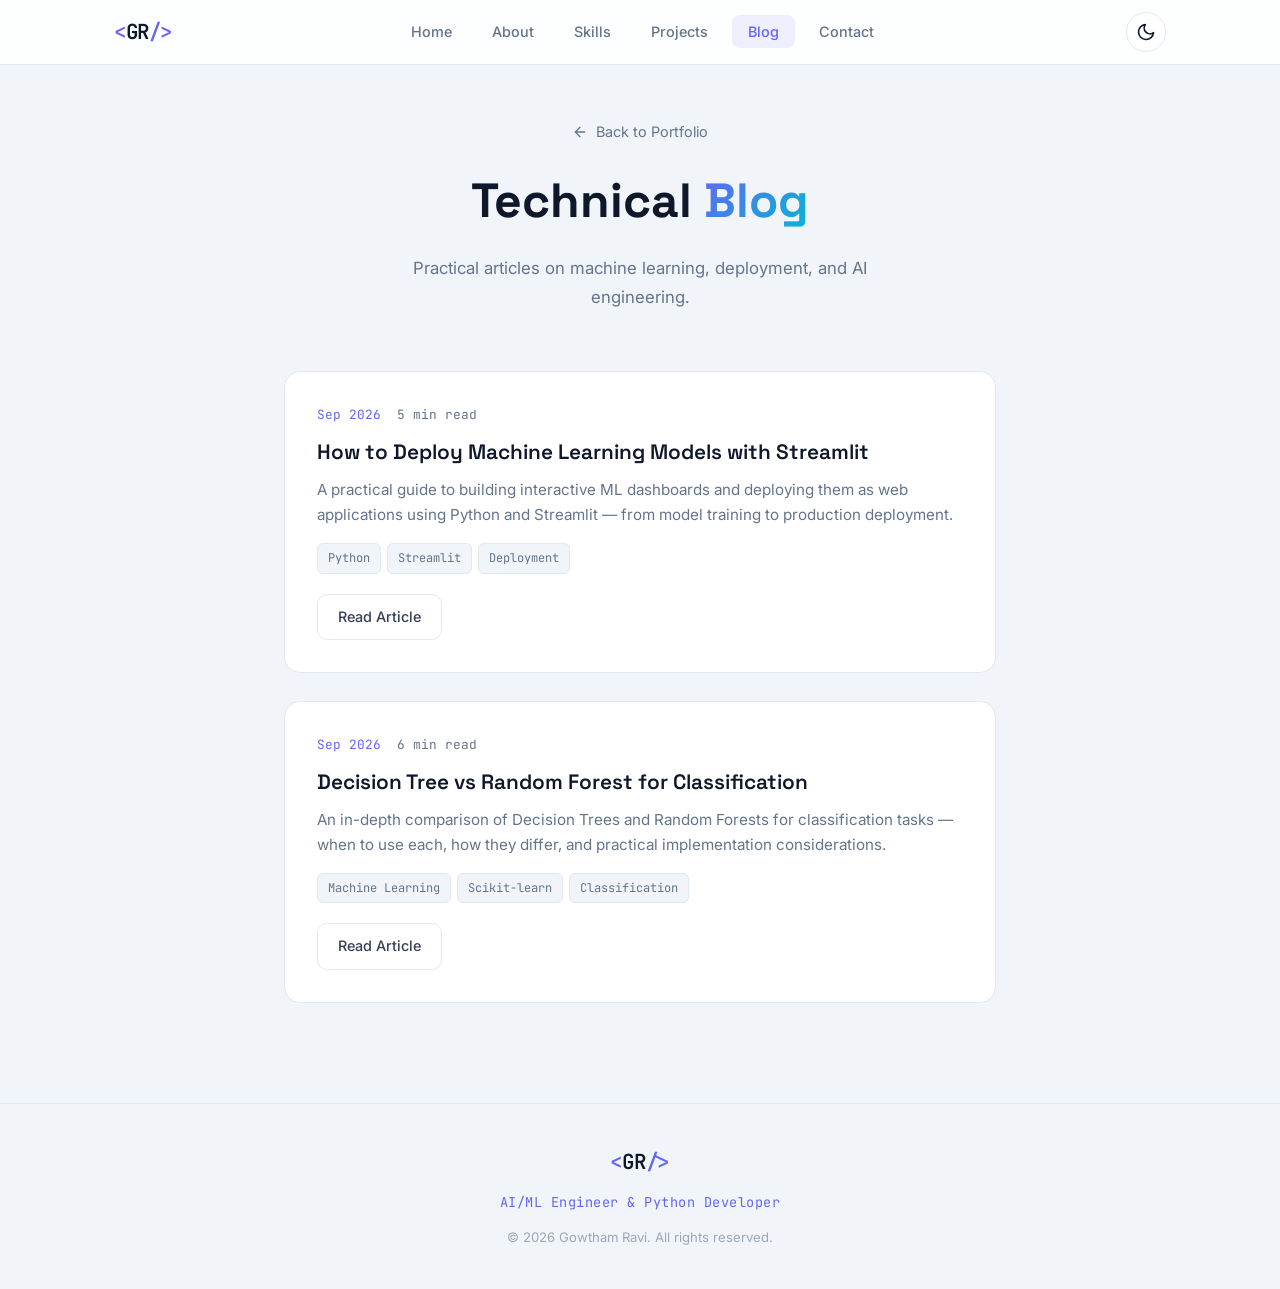
==== blog/index.html @ 595f1089 "feat: production-quality SEO, accessibility, and blog architecture - Fix robots.txt and sitemap.xml " ====
<!DOCTYPE html>
<html lang="en" data-theme="dark">
<head>
  <meta charset="UTF-8">
  <meta name="viewport" content="width=device-width, initial-scale=1.0">
  <title>Blog | Gowtham Ravi — AI/ML Engineer</title>
  <meta name="description" content="Technical articles on machine learning, deep learning, Python, data science, and AI engineering by Gowtham Ravi.">
  <meta name="robots" content="index, follow">
  <link rel="canonical" href="https://gowthamai-engr.github.io/my-portfolio/blog/">
  <meta property="og:title" content="Blog | Gowtham Ravi — AI/ML Engineer">
  <meta property="og:description" content="Technical articles on machine learning, deep learning, Python, data science, and AI engineering.">
  <meta property="og:type" content="website">
  <meta property="og:url" content="https://gowthamai-engr.github.io/my-portfolio/blog/">
  <meta property="og:image" content="https://gowthamai-engr.github.io/my-portfolio/assets/og-image.svg">
  <meta name="twitter:card" content="summary_large_image">
  <meta name="twitter:title" content="Blog | Gowtham Ravi — AI/ML Engineer">
  <meta name="twitter:description" content="Technical articles on machine learning, deep learning, Python, data science, and AI engineering.">
  <meta name="twitter:image" content="https://gowthamai-engr.github.io/my-portfolio/assets/og-image.svg">
  <script type="application/ld+json">
  {
    "@context": "https://schema.org",
    "@type": "Blog",
    "name": "Gowtham Ravi — AI/ML Engineering Blog",
    "url": "https://gowthamai-engr.github.io/my-portfolio/blog/",
    "author": {
      "@type": "Person",
      "name": "Gowtham Ravi",
      "url": "https://gowthamai-engr.github.io/my-portfolio/"
    }
  }
  </script>
  <link rel="preconnect" href="https://fonts.googleapis.com">
  <link rel="preconnect" href="https://fonts.gstatic.com" crossorigin>
  <link href="https://fonts.googleapis.com/css2?family=Inter:wght@300;400;500;600;700&family=JetBrains+Mono:wght@400;500&family=Space+Grotesk:wght@500;600;700&display=swap" rel="stylesheet">
  <link rel="stylesheet" href="../css/style.css">
  <link rel="stylesheet" href="../css/features.css">
  <link rel="icon" type="image/svg+xml" href="../assets/favicon.svg">
  <script>
    (function () {
      try {
        var stored = localStorage.getItem('gr-theme');
        var prefersDark = window.matchMedia('(prefers-color-scheme: dark)').matches;
        var theme = stored === 'light' || stored === 'dark' ? stored : (prefersDark ? 'dark' : 'light');
        document.documentElement.setAttribute('data-theme', theme);
      } catch (e) {
        document.documentElement.setAttribute('data-theme', 'dark');
      }
    })();
  </script>
  <style>
    .blog-header { padding: 120px 0 60px; text-align: center; }
    .blog-header h1 { font-family: var(--font-heading); font-size: clamp(2rem, 5vw, 3rem); font-weight: 700; margin-bottom: 12px; }
    .blog-header p { color: var(--text-muted); max-width: 520px; margin: 0 auto; font-size: 1.05rem; }
    .blog-list { display: grid; gap: 28px; max-width: 760px; margin: 0 auto; padding: 0 24px 100px; }
    .blog-list-card { background: var(--bg-card); border: 1px solid var(--border); border-radius: var(--radius-lg); padding: 32px; transition: var(--transition); }
    .blog-list-card:hover { border-color: var(--accent); transform: translateY(-4px); box-shadow: 0 12px 40px rgba(99, 102, 241, 0.1); }
    .blog-list-meta { display: flex; gap: 16px; margin-bottom: 12px; }
    .blog-list-date { font-family: var(--font-mono); font-size: 0.8rem; color: var(--accent); }
    .blog-list-read { font-family: var(--font-mono); font-size: 0.8rem; color: var(--text-muted); }
    .blog-list-card h2 { font-family: var(--font-heading); font-size: 1.3rem; font-weight: 600; color: var(--text-primary); margin-bottom: 10px; line-height: 1.4; }
    .blog-list-card h2 a { color: inherit; text-decoration: none; }
    .blog-list-card h2 a:hover { color: var(--accent); }
    .blog-list-card p { color: var(--text-muted); font-size: 0.95rem; line-height: 1.65; margin-bottom: 16px; }
    .blog-list-tags { display: flex; flex-wrap: wrap; gap: 6px; margin-bottom: 20px; }
    .blog-list-tags span { font-family: var(--font-mono); font-size: 0.75rem; padding: 4px 10px; background: var(--bg-primary); border: 1px solid var(--border); border-radius: 6px; color: var(--text-muted); }
    .blog-back { display: inline-flex; align-items: center; gap: 8px; font-size: 0.9rem; color: var(--text-muted); margin-bottom: 16px; }
    .blog-back:hover { color: var(--accent); }
  </style>
</head>
<body>
  <a href="#main" class="skip-link">Skip to content</a>

  <nav class="navbar scrolled" aria-label="Primary">
    <div class="nav-container">
      <a href="../#home" class="nav-logo">
        <span class="logo-bracket">&lt;</span>GR<span class="logo-bracket">/&gt;</span>
      </a>
      <ul class="nav-links">
        <li><a href="../#home" class="nav-link">Home</a></li>
        <li><a href="../#about" class="nav-link">About</a></li>
        <li><a href="../#skills" class="nav-link">Skills</a></li>
        <li><a href="../#projects" class="nav-link">Projects</a></li>
        <li><a href="../#blog" class="nav-link active">Blog</a></li>
        <li><a href="../#contact" class="nav-link">Contact</a></li>
      </ul>
      <button class="theme-toggle" id="themeToggle" aria-label="Toggle color theme">
        <svg class="theme-icon theme-icon-sun" width="20" height="20" viewBox="0 0 24 24" fill="none" stroke="currentColor" stroke-width="2" stroke-linecap="round" stroke-linejoin="round"><circle cx="12" cy="12" r="5"/><line x1="12" y1="1" x2="12" y2="3"/><line x1="12" y1="21" x2="12" y2="23"/><line x1="4.22" y1="4.22" x2="5.64" y2="5.64"/><line x1="18.36" y1="18.36" x2="19.78" y2="19.78"/><line x1="1" y1="12" x2="3" y2="12"/><line x1="21" y1="12" x2="23" y2="12"/><line x1="4.22" y1="19.78" x2="5.64" y2="18.36"/><line x1="18.36" y1="5.64" x2="19.78" y2="4.22"/></svg>
        <svg class="theme-icon theme-icon-moon" width="20" height="20" viewBox="0 0 24 24" fill="none" stroke="currentColor" stroke-width="2" stroke-linecap="round" stroke-linejoin="round"><path d="M21 12.79A9 9 0 1 1 11.21 3 7 7 0 0 0 21 12.79z"/></svg>
      </button>
    </div>
  </nav>

  <main id="main">
    <div class="blog-header">
      <div class="container">
        <a href="../#home" class="blog-back">
          <svg width="16" height="16" viewBox="0 0 24 24" fill="none" stroke="currentColor" stroke-width="2" stroke-linecap="round" stroke-linejoin="round"><line x1="19" y1="12" x2="5" y2="12"/><polyline points="12 19 5 12 12 5"/></svg>
          Back to Portfolio
        </a>
        <h1>Technical <span class="gradient-text">Blog</span></h1>
        <p>Practical articles on machine learning, deployment, and AI engineering.</p>
      </div>
    </div>

    <div class="blog-list">
      <article class="blog-list-card">
        <div class="blog-list-meta">
          <span class="blog-list-date">Sep 2026</span>
          <span class="blog-list-read">5 min read</span>
        </div>
        <h2><a href="deploy-ml-models-streamlit.html">How to Deploy Machine Learning Models with Streamlit</a></h2>
        <p>A practical guide to building interactive ML dashboards and deploying them as web applications using Python and Streamlit — from model training to production deployment.</p>
        <div class="blog-list-tags">
          <span>Python</span>
          <span>Streamlit</span>
          <span>Deployment</span>
        </div>
        <a href="deploy-ml-models-streamlit.html" class="btn btn-outline">Read Article</a>
      </article>

      <article class="blog-list-card">
        <div class="blog-list-meta">
          <span class="blog-list-date">Sep 2026</span>
          <span class="blog-list-read">6 min read</span>
        </div>
        <h2><a href="decision-tree-vs-random-forest.html">Decision Tree vs Random Forest for Classification</a></h2>
        <p>An in-depth comparison of Decision Trees and Random Forests for classification tasks — when to use each, how they differ, and practical implementation considerations.</p>
        <div class="blog-list-tags">
          <span>Machine Learning</span>
          <span>Scikit-learn</span>
          <span>Classification</span>
        </div>
        <a href="decision-tree-vs-random-forest.html" class="btn btn-outline">Read Article</a>
      </article>
    </div>
  </main>

  <footer class="footer">
    <div class="container">
      <div class="footer-content">
        <a href="../#home" class="footer-logo">
          <span class="logo-bracket">&lt;</span>GR<span class="logo-bracket">/&gt;</span>
        </a>
        <p class="footer-tagline">AI/ML Engineer &amp; Python Developer</p>
        <p class="footer-copyright">&copy; 2026 Gowtham Ravi. All rights reserved.</p>
      </div>
    </div>
  </footer>

  <script src="../js/theme.js"></script>
</body>
</html>
---- css/style.css ----
/* ========================================
   GOWTHAM RAVI — AI/ML PORTFOLIO
   Color System & Variables
   ======================================== */

:root {
  --accent: #6366F1;
  --accent-hover: #818cf8;
  --accent-cyan: #06B6D4;
  --accent-glow: rgba(99, 102, 241, 0.3);
  --radius: 12px;
  --radius-lg: 16px;
  --transition: 0.3s cubic-bezier(0.4, 0, 0.2, 1);
  --font-heading: 'Space Grotesk', 'Inter', sans-serif;
  --font-body: 'Inter', sans-serif;
  --font-mono: 'JetBrains Mono', monospace;
}

:root[data-theme="dark"] {
  color-scheme: dark;
  --bg-primary: #0B1120;
  --bg-secondary: #0f172a;
  --bg-card: #111827;
  --bg-card-hover: #1a2332;
  --bg-navbar: rgba(11, 17, 32, 0.85);
  --bg-overlay: rgba(0, 0, 0, 0.4);
  --text-primary: #F8FAFC;
  --text-secondary: #CBD5E1;
  --text-muted: #94A3B8;
  --text-invert: #0B1120;
  --border: #1E293B;
  --border-light: #334155;
  --gallery-overlay: rgba(11, 17, 32, 0.9);
  --canvas-glow: rgba(99, 102, 241, 0.15);
}

:root[data-theme="light"] {
  color-scheme: light;
  --bg-primary: #F1F5F9;
  --bg-secondary: #FFFFFF;
  --bg-card: #FFFFFF;
  --bg-card-hover: #E2E8F0;
  --bg-navbar: rgba(255, 255, 255, 0.85);
  --bg-overlay: rgba(15, 23, 42, 0.4);
  --text-primary: #0F172A;
  --text-secondary: #334155;
  --text-muted: #64748B;
  --text-invert: #FFFFFF;
  --border: #E2E8F0;
  --border-light: #CBD5E1;
  --gallery-overlay: rgba(255, 255, 255, 0.9);
  --canvas-glow: rgba(99, 102, 241, 0.2);
}

body {
  transition: background-color var(--transition), color var(--transition);
}

/* ========================================
   RESET & BASE
   ======================================== */

*, *::before, *::after {
  margin: 0;
  padding: 0;
  box-sizing: border-box;
}

html {
  scroll-behavior: smooth;
  scroll-padding-top: 80px;
}

body {
  font-family: var(--font-body);
  background: var(--bg-primary);
  color: var(--text-primary);
  line-height: 1.7;
  overflow-x: hidden;
  -webkit-font-smoothing: antialiased;
}

a {
  text-decoration: none;
  color: inherit;
}

img {
  max-width: 100%;
  display: block;
}

ul {
  list-style: none;
}

.container {
  max-width: 1100px;
  margin: 0 auto;
  padding: 0 24px;
}

/* ========================================
   SCROLL PROGRESS BAR
   ======================================== */

.scroll-progress {
  position: fixed;
  top: 0;
  left: 0;
  height: 3px;
  width: 0%;
  background: linear-gradient(90deg, var(--accent), var(--accent-cyan));
  z-index: 1001;
  transition: width 0.1s linear;
}

/* ========================================
   NAVBAR
   ======================================== */

.navbar {
  position: fixed;
  top: 0;
  left: 0;
  right: 0;
  z-index: 1000;
  padding: 16px 0;
  transition: var(--transition);
  background: transparent;
}

.navbar.scrolled {
  background: var(--bg-navbar);
  backdrop-filter: blur(16px);
  -webkit-backdrop-filter: blur(16px);
  border-bottom: 1px solid var(--border);
  padding: 12px 0;
}

.nav-container {
  max-width: 1100px;
  margin: 0 auto;
  padding: 0 24px;
  display: flex;
  align-items: center;
  justify-content: space-between;
}

.nav-logo {
  font-family: var(--font-mono);
  font-size: 1.3rem;
  font-weight: 600;
  color: var(--text-primary);
  letter-spacing: -0.5px;
}

.logo-bracket {
  color: var(--accent);
}

.nav-links {
  display: flex;
  gap: 8px;
}

.nav-link {
  font-size: 0.9rem;
  font-weight: 500;
  padding: 8px 16px;
  border-radius: 8px;
  color: var(--text-muted);
  transition: var(--transition);
}

.nav-link:hover,
.nav-link.active {
  color: var(--text-primary);
  background: rgba(99, 102, 241, 0.1);
}

.nav-link.active {
  color: var(--accent);
}

/* Hamburger */
.hamburger {
  display: none;
  flex-direction: column;
  gap: 5px;
  background: none;
  border: none;
  cursor: pointer;
  padding: 4px;
  z-index: 1001;
}

.hamburger span {
  width: 24px;
  height: 2px;
  background: var(--text-primary);
  border-radius: 2px;
  transition: var(--transition);
}

.hamburger.active span:nth-child(1) {
  transform: rotate(45deg) translate(5px, 5px);
}

.hamburger.active span:nth-child(2) {
  opacity: 0;
}

.hamburger.active span:nth-child(3) {
  transform: rotate(-45deg) translate(5px, -5px);
}

/* ========================================
   HERO SECTION
   ======================================== */

.hero {
  position: relative;
  min-height: 100vh;
  display: flex;
  align-items: center;
  justify-content: center;
  overflow: hidden;
}

.hero-canvas {
  position: absolute;
  top: 0;
  left: 0;
  width: 100%;
  height: 100%;
  z-index: 0;
}

.hero-content {
  position: relative;
  z-index: 1;
  text-align: center;
  max-width: 720px;
  padding: 0 24px;
}

.hero-badge {
  display: inline-block;
  font-family: var(--font-mono);
  font-size: 0.85rem;
  font-weight: 500;
  color: var(--accent);
  background: rgba(99, 102, 241, 0.1);
  border: 1px solid rgba(99, 102, 241, 0.25);
  padding: 6px 18px;
  border-radius: 100px;
  margin-bottom: 24px;
  letter-spacing: 0.5px;
}

.hero-title {
  font-family: var(--font-heading);
  font-size: clamp(2.2rem, 6vw, 3.8rem);
  font-weight: 700;
  line-height: 1.15;
  margin-bottom: 20px;
}

.gradient-text {
  background: linear-gradient(135deg, var(--accent), var(--accent-cyan));
  -webkit-background-clip: text;
  -webkit-text-fill-color: transparent;
  background-clip: text;
}

.hero-subtitle {
  font-size: clamp(1rem, 2.2vw, 1.2rem);
  color: var(--text-muted);
  max-width: 560px;
  margin: 0 auto 36px;
  line-height: 1.7;
}

.hero-buttons {
  display: flex;
  gap: 16px;
  justify-content: center;
  flex-wrap: wrap;
  margin-bottom: 32px;
}

.hero-socials {
  display: flex;
  gap: 16px;
  justify-content: center;
}

.social-link {
  width: 44px;
  height: 44px;
  display: flex;
  align-items: center;
  justify-content: center;
  border-radius: 12px;
  border: 1px solid var(--border);
  color: var(--text-muted);
  background: var(--bg-card);
  transition: var(--transition);
}

.social-link:hover {
  color: var(--accent);
  border-color: var(--accent);
  background: rgba(99, 102, 241, 0.1);
  transform: translateY(-2px);
  box-shadow: 0 4px 20px var(--accent-glow);
}

/* Scroll indicator */
.scroll-indicator {
  position: absolute;
  bottom: 32px;
  left: 50%;
  transform: translateX(-50%);
  z-index: 1;
}

.mouse {
  width: 26px;
  height: 40px;
  border: 2px solid var(--border-light);
  border-radius: 14px;
  display: flex;
  justify-content: center;
  padding-top: 8px;
}

.wheel {
  width: 3px;
  height: 8px;
  background: var(--accent);
  border-radius: 3px;
  animation: scrollWheel 1.8s infinite;
}

@keyframes scrollWheel {
  0% { opacity: 1; transform: translateY(0); }
  100% { opacity: 0; transform: translateY(12px); }
}

/* ========================================
   BUTTONS
   ======================================== */

.btn {
  display: inline-flex;
  align-items: center;
  gap: 8px;
  font-family: var(--font-body);
  font-size: 0.95rem;
  font-weight: 500;
  padding: 12px 24px;
  border-radius: 10px;
  border: none;
  cursor: pointer;
  transition: var(--transition);
  white-space: nowrap;
}

.btn-primary {
  background: var(--accent);
  color: #fff;
}

.btn-primary:hover {
  background: var(--accent-hover);
  transform: translateY(-2px);
  box-shadow: 0 8px 25px var(--accent-glow);
}

.btn-secondary {
  background: var(--bg-card);
  color: var(--text-primary);
  border: 1px solid var(--border);
}

.btn-secondary:hover {
  border-color: var(--accent);
  background: rgba(99, 102, 241, 0.08);
  transform: translateY(-2px);
}

.btn-outline {
  background: transparent;
  color: var(--text-secondary);
  border: 1px solid var(--border);
  padding: 10px 20px;
  font-size: 0.9rem;
}

.btn-outline:hover {
  border-color: var(--accent);
  color: var(--accent);
  background: rgba(99, 102, 241, 0.08);
}

.btn-accent {
  background: linear-gradient(135deg, var(--accent), var(--accent-cyan));
  color: #fff;
  padding: 10px 20px;
  font-size: 0.9rem;
}

.btn-accent:hover {
  transform: translateY(-2px);
  box-shadow: 0 8px 25px var(--accent-glow);
}

/* ========================================
   SECTIONS
   ======================================== */

.section {
  padding: 100px 0;
}

.section-alt {
  background: var(--bg-secondary);
}

.section-title {
  font-family: var(--font-heading);
  font-size: clamp(1.8rem, 4vw, 2.5rem);
  font-weight: 700;
  text-align: center;
  margin-bottom: 16px;
}

.section-subtitle {
  text-align: center;
  color: var(--text-muted);
  max-width: 520px;
  margin: 0 auto 48px;
  font-size: 1.05rem;
}

/* ========================================
   ABOUT SECTION
   ======================================== */

.about-grid {
  display: grid;
  grid-template-columns: 1.2fr 1fr;
  gap: 48px;
  align-items: start;
  margin-top: 48px;
}

.about-text h3 {
  font-family: var(--font-heading);
  font-size: 1.5rem;
  margin-bottom: 20px;
  color: var(--text-primary);
}

.about-text p {
  color: var(--text-muted);
  margin-bottom: 16px;
  font-size: 1.02rem;
}

.about-highlights {
  display: flex;
  flex-direction: column;
  gap: 14px;
}

.highlight-item {
  display: flex;
  align-items: center;
  gap: 14px;
  padding: 14px 18px;
  background: var(--bg-card);
  border: 1px solid var(--border);
  border-radius: var(--radius);
  transition: var(--transition);
}

.highlight-item:hover {
  border-color: var(--accent);
  transform: translateX(4px);
}

.highlight-icon {
  width: 28px;
  display: flex;
  align-items: center;
  justify-content: center;
  color: var(--accent);
  flex-shrink: 0;
}

.highlight-item span:last-child {
  font-size: 0.95rem;
  color: var(--text-secondary);
}

/* ========================================
   SKILLS SECTION
   ======================================== */

.skills-grid {
  display: grid;
  grid-template-columns: repeat(2, 1fr);
  gap: 24px;
  margin-top: 48px;
}

.skill-category {
  background: var(--bg-card);
  border: 1px solid var(--border);
  border-radius: var(--radius-lg);
  padding: 28px;
  transition: var(--transition);
}

.skill-category:hover {
  border-color: var(--accent);
  box-shadow: 0 0 30px rgba(99, 102, 241, 0.08);
}

.skill-category-title {
  font-family: var(--font-heading);
  font-size: 1.1rem;
  font-weight: 600;
  display: flex;
  align-items: center;
  gap: 10px;
  margin-bottom: 18px;
  color: var(--text-primary);
}

.skill-category-title svg {
  color: var(--accent);
  flex-shrink: 0;
}

.skill-tags {
  display: flex;
  flex-wrap: wrap;
  gap: 8px;
}

.skill-tag {
  font-family: var(--font-mono);
  font-size: 0.82rem;
  font-weight: 500;
  padding: 6px 14px;
  background: rgba(99, 102, 241, 0.08);
  border: 1px solid rgba(99, 102, 241, 0.15);
  border-radius: 8px;
  color: var(--accent-hover);
  transition: var(--transition);
}

.skill-tag:hover {
  background: rgba(99, 102, 241, 0.15);
  border-color: var(--accent);
  transform: translateY(-1px);
}

/* ========================================
   PROJECTS SECTION
   ======================================== */

.projects-grid {
  display: grid;
  grid-template-columns: repeat(3, 1fr);
  gap: 28px;
  margin-top: 48px;
}

.project-card {
  background: var(--bg-card);
  border: 1px solid var(--border);
  border-radius: var(--radius-lg);
  overflow: hidden;
  transition: var(--transition);
  display: flex;
  flex-direction: column;
}

.project-card:hover {
  border-color: var(--accent);
  transform: translateY(-6px);
  box-shadow: 0 12px 40px rgba(99, 102, 241, 0.12);
}

.project-image {
  position: relative;
  height: 200px;
  background: var(--card-gradient);
  display: flex;
  align-items: center;
  justify-content: center;
  overflow: hidden;
}

.project-image::before {
  content: '';
  position: absolute;
  inset: 0;
  background: url("data:image/svg+xml,%3Csvg width='60' height='60' viewBox='0 0 60 60' xmlns='http://www.w3.org/2000/svg'%3E%3Cg fill='none' fill-rule='evenodd'%3E%3Cg fill='%23ffffff' fill-opacity='0.05'%3E%3Cpath d='M36 34v-4h-2v4h-4v2h4v4h2v-4h4v-2h-4zm0-30V0h-2v4h-4v2h4v4h2V6h4V4h-4zM6 34v-4H4v4H0v2h4v4h2v-4h4v-2H6zM6 4V0H4v4H0v2h4v4h2V6h4V4H6z'/%3E%3C/g%3E%3C/g%3E%3C/svg%3E");
  opacity: 0.5;
}

.project-image-inner {
  position: relative;
  z-index: 1;
  color: rgba(255, 255, 255, 0.6);
  transition: var(--transition);
}

.project-card:hover .project-image-inner {
  transform: scale(1.1);
}

.project-badge {
  position: absolute;
  top: 14px;
  left: 14px;
  font-family: var(--font-mono);
  font-size: 0.72rem;
  font-weight: 500;
  padding: 4px 12px;
  background: rgba(0, 0, 0, 0.4);
  backdrop-filter: blur(8px);
  border-radius: 6px;
  color: #fff;
  z-index: 1;
  letter-spacing: 0.3px;
}

.project-content {
  padding: 24px;
  display: flex;
  flex-direction: column;
  flex: 1;
}

.project-title {
  font-family: var(--font-heading);
  font-size: 1.2rem;
  font-weight: 600;
  margin-bottom: 10px;
  color: var(--text-primary);
}

.project-desc {
  font-size: 0.92rem;
  color: var(--text-muted);
  margin-bottom: 16px;
  line-height: 1.65;
  flex: 1;
}

.project-tags {
  display: flex;
  flex-wrap: wrap;
  gap: 6px;
  margin-bottom: 20px;
}

.project-tags span {
  font-family: var(--font-mono);
  font-size: 0.75rem;
  padding: 4px 10px;
  background: var(--bg-primary);
  border: 1px solid var(--border);
  border-radius: 6px;
  color: var(--text-muted);
}

.project-buttons {
  display: flex;
  gap: 10px;
}

.project-buttons .btn {
  flex: 1;
  justify-content: center;
}

/* ========================================
   CONTACT SECTION
   ======================================== */

.contact-grid {
  display: grid;
  grid-template-columns: repeat(3, 1fr);
  gap: 24px;
  max-width: 800px;
  margin: 0 auto;
}

.contact-card {
  display: flex;
  flex-direction: column;
  align-items: center;
  gap: 12px;
  padding: 32px 20px;
  background: var(--bg-card);
  border: 1px solid var(--border);
  border-radius: var(--radius-lg);
  text-align: center;
  transition: var(--transition);
}

.contact-card:hover {
  border-color: var(--accent);
  transform: translateY(-4px);
  box-shadow: 0 8px 30px rgba(99, 102, 241, 0.1);
}

.contact-icon {
  width: 56px;
  height: 56px;
  display: flex;
  align-items: center;
  justify-content: center;
  border-radius: 14px;
  background: rgba(99, 102, 241, 0.1);
  color: var(--accent);
  transition: var(--transition);
}

.contact-card:hover .contact-icon {
  background: var(--accent);
  color: #fff;
}

.contact-label {
  font-family: var(--font-heading);
  font-size: 1rem;
  font-weight: 600;
  color: var(--text-primary);
}

.contact-value {
  font-size: 0.85rem;
  color: var(--text-muted);
  word-break: break-all;
}

/* ========================================
   EXPERIENCE — TIMELINE
   ======================================== */

.timeline {
  max-width: 720px;
  margin: 48px auto 0;
}

.timeline-item {
  position: relative;
  display: flex;
  gap: 28px;
  padding-left: 40px;
}

.timeline-item::before {
  content: '';
  position: absolute;
  left: 8px;
  top: 8px;
  bottom: 8px;
  width: 2px;
  background: linear-gradient(180deg, var(--accent), var(--accent-cyan));
  border-radius: 2px;
}

.timeline-marker {
  position: absolute;
  left: 0;
  top: 0;
  display: flex;
  flex-direction: column;
  align-items: center;
}

.timeline-year {
  font-family: var(--font-mono);
  font-size: 0.8rem;
  font-weight: 600;
  color: var(--accent);
  background: rgba(99, 102, 241, 0.1);
  border: 1px solid rgba(99, 102, 241, 0.25);
  padding: 4px 12px;
  border-radius: 100px;
  margin-bottom: 12px;
  white-space: nowrap;
}

.timeline-dot {
  width: 14px;
  height: 14px;
  border-radius: 50%;
  background: var(--accent);
  box-shadow: 0 0 0 4px rgba(99, 102, 241, 0.15), 0 0 20px var(--accent-glow);
  z-index: 1;
}

.timeline-card {
  background: var(--bg-card);
  border: 1px solid var(--border);
  border-radius: var(--radius-lg);
  padding: 28px;
  margin: 30px 0 0;
  transition: var(--transition);
}

.timeline-card:hover {
  border-color: var(--accent);
  box-shadow: 0 8px 30px rgba(99, 102, 241, 0.1);
}

.timeline-title {
  font-family: var(--font-heading);
  font-size: 1.2rem;
  font-weight: 600;
  margin-bottom: 4px;
  color: var(--text-primary);
}

.timeline-company {
  display: inline-block;
  font-family: var(--font-mono);
  font-size: 0.8rem;
  color: var(--accent);
  margin-bottom: 16px;
}

.timeline-list {
  display: grid;
  grid-template-columns: repeat(2, 1fr);
  gap: 8px 24px;
}

.timeline-list li {
  position: relative;
  padding-left: 20px;
  font-size: 0.9rem;
  color: var(--text-secondary);
}

.timeline-list li::before {
  content: '├──';
  position: absolute;
  left: 0;
  color: var(--accent-cyan);
  font-family: var(--font-mono);
}

.timeline-list li:last-child::before {
  content: '└──';
}

/* ========================================
   EDUCATION — VERTICAL TIMELINE
   ======================================== */

.edu-timeline {
  max-width: 620px;
  margin: 48px auto 0;
  display: flex;
  flex-direction: column;
  gap: 24px;
}

.edu-item {
  position: relative;
  display: flex;
  gap: 24px;
  padding-left: 32px;
}

.edu-item:not(:last-child)::before {
  content: '';
  position: absolute;
  left: 6px;
  top: 14px;
  bottom: -24px;
  width: 2px;
  background: var(--border);
}

.edu-dot {
  position: absolute;
  left: 0;
  top: 18px;
  width: 14px;
  height: 14px;
  border-radius: 50%;
  background: var(--accent-cyan);
  box-shadow: 0 0 0 4px rgba(6, 182, 212, 0.15);
}

.edu-card {
  background: var(--bg-card);
  border: 1px solid var(--border);
  border-radius: var(--radius-lg);
  padding: 24px;
  flex: 1;
  transition: var(--transition);
}

.edu-card:hover {
  border-color: var(--accent-cyan);
  box-shadow: 0 8px 30px rgba(6, 182, 212, 0.1);
}

.edu-date {
  display: inline-block;
  font-family: var(--font-mono);
  font-size: 0.78rem;
  font-weight: 500;
  color: var(--accent-cyan);
  background: rgba(6, 182, 212, 0.08);
  border: 1px solid rgba(6, 182, 212, 0.2);
  padding: 4px 12px;
  border-radius: 100px;
  margin-bottom: 12px;
}

.edu-title {
  font-family: var(--font-heading);
  font-size: 1.1rem;
  font-weight: 600;
  color: var(--text-primary);
  margin-bottom: 4px;
}

.edu-school {
  font-size: 0.9rem;
  color: var(--text-muted);
}

/* ========================================
   CERTIFICATIONS — CARD GRID
   ======================================== */

.cert-grid {
  display: grid;
  grid-template-columns: repeat(4, 1fr);
  gap: 20px;
  margin-top: 48px;
}

.cert-card {
  display: flex;
  align-items: flex-start;
  gap: 14px;
  background: var(--bg-card);
  border: 1px solid var(--border);
  border-radius: var(--radius);
  padding: 20px;
  transition: var(--transition);
}

.cert-card:hover {
  border-color: var(--accent);
  transform: translateY(-3px);
  box-shadow: 0 8px 25px rgba(99, 102, 241, 0.1);
}

.cert-icon {
  width: 44px;
  height: 44px;
  flex-shrink: 0;
  display: flex;
  align-items: center;
  justify-content: center;
  border-radius: 12px;
  background: rgba(99, 102, 241, 0.1);
  color: var(--accent);
}

.cert-info h4 {
  font-size: 0.92rem;
  font-weight: 600;
  color: var(--text-primary);
  line-height: 1.4;
  margin-bottom: 4px;
}

.cert-info span {
  font-family: var(--font-mono);
  font-size: 0.76rem;
  color: var(--text-muted);
}

/* ========================================
   BEYOND AI — PHOTO GALLERY
   ======================================== */

.gallery-grid {
  columns: 3;
  column-gap: 20px;
  margin-top: 48px;
}

.gallery-item {
  position: relative;
  break-inside: avoid;
  margin-bottom: 20px;
  border-radius: var(--radius-lg);
  overflow: hidden;
  border: 1px solid var(--border);
  background: linear-gradient(135deg, rgba(99, 102, 241, 0.15), rgba(6, 182, 212, 0.15));
  transition: var(--transition);
}

.gallery-item:hover {
  border-color: var(--accent);
}

.gallery-item::before {
  content: '';
  position: absolute;
  inset: 0;
  background: linear-gradient(180deg, transparent 55%, var(--gallery-overlay));
  opacity: 0;
  transition: var(--transition);
  z-index: 1;
}

.gallery-item:hover::before {
  opacity: 1;
}

.gallery-img {
  width: 100%;
  height: clamp(160px, 26vw, 300px);
  object-fit: cover;
  display: block;
  transition: transform 0.4s cubic-bezier(0.4, 0, 0.2, 1);
}

.gallery-item:hover .gallery-img {
  transform: scale(1.05);
}

.gallery-item figcaption {
  position: absolute;
  left: 16px;
  bottom: 12px;
  font-size: 0.85rem;
  font-weight: 500;
  color: var(--text-primary);
  opacity: 0;
  transform: translateY(8px);
  transition: var(--transition);
  z-index: 2;
}

.gallery-item:hover figcaption {
  opacity: 1;
  transform: translateY(0);
}

.gallery-item.gallery-fallback .gallery-img {
  display: none;
}

.gallery-item.gallery-fallback::after {
  content: '';
  position: absolute;
  inset: 0;
  display: flex;
  align-items: center;
  justify-content: center;
  background-image: url("data:image/svg+xml,%3Csvg width='48' height='48' viewBox='0 0 24 24' fill='none' stroke='%236366F1' stroke-width='1.5' stroke-linecap='round' stroke-linejoin='round'%3E%3Crect x='3' y='3' width='18' height='18' rx='2'/%3E%3Ccircle cx='8.5' cy='8.5' r='1.5'/%3E%3Cpath d='M21 15l-5-5L5 21'/%3E%3C/svg%3E");
  background-repeat: no-repeat;
  background-position: center;
  opacity: 0.5;
}

.gallery-item.gallery-fallback figcaption {
  opacity: 1;
  transform: none;
  color: var(--text-primary);
}

.gallery-item.gallery-fallback::before {
  opacity: 1;
}

/* ========================================
   GITHUB — STATS CARD
   ======================================== */

.github-card {
  max-width: 640px;
  margin: 0 auto;
  background: var(--bg-card);
  border: 1px solid var(--border);
  border-radius: var(--radius-lg);
  padding: 40px 32px;
  text-align: center;
  position: relative;
  overflow: hidden;
  transition: var(--transition);
}

.github-card:hover {
  border-color: var(--accent);
  box-shadow: 0 12px 40px rgba(99, 102, 241, 0.12);
}

.github-card::before {
  content: '';
  position: absolute;
  top: -80px;
  left: 50%;
  transform: translateX(-50%);
  width: 320px;
  height: 320px;
  background: radial-gradient(circle, rgba(99, 102, 241, 0.15), transparent 70%);
  pointer-events: none;
}

.github-card::after {
  content: '';
  position: absolute;
  bottom: -80px;
  right: -80px;
  width: 240px;
  height: 240px;
  background: radial-gradient(circle, rgba(6, 182, 212, 0.12), transparent 70%);
  pointer-events: none;
}

.github-stats {
  position: relative;
  display: grid;
  grid-template-columns: repeat(3, 1fr);
  gap: 20px;
  margin-bottom: 32px;
}

.stat {
  display: flex;
  flex-direction: column;
  align-items: center;
  gap: 4px;
}

.stat-number {
  font-family: var(--font-heading);
  font-size: 2.4rem;
  font-weight: 700;
  background: linear-gradient(135deg, var(--accent), var(--accent-cyan));
  -webkit-background-clip: text;
  -webkit-text-fill-color: transparent;
  background-clip: text;
  line-height: 1.2;
}

.stat-label {
  font-family: var(--font-mono);
  font-size: 0.75rem;
  color: var(--text-muted);
}

.github-card .btn {
  position: relative;
}

/* ========================================
   FOOTER
   ======================================== */

.footer {
  padding: 40px 0;
  border-top: 1px solid var(--border);
}

.footer-content {
  display: flex;
  flex-direction: column;
  align-items: center;
  gap: 12px;
}

.footer-logo {
  font-family: var(--font-mono);
  font-size: 1.3rem;
  font-weight: 600;
  color: var(--text-primary);
}

.footer-tagline {
  font-family: var(--font-mono);
  font-size: 0.85rem;
  color: var(--accent);
  letter-spacing: 0.5px;
}

.footer-text {
  color: var(--text-muted);
  font-size: 0.9rem;
}

.footer-socials {
  display: flex;
  gap: 16px;
  margin-top: 4px;
}

.footer-socials a {
  width: 40px;
  height: 40px;
  display: flex;
  align-items: center;
  justify-content: center;
  border-radius: 10px;
  border: 1px solid var(--border);
  color: var(--text-muted);
  background: var(--bg-card);
  transition: var(--transition);
}

.footer-socials a:hover {
  color: var(--accent);
  border-color: var(--accent);
  background: rgba(99, 102, 241, 0.1);
  transform: translateY(-2px);
}

.footer-copyright {
  color: var(--text-muted);
  font-size: 0.82rem;
  opacity: 0.6;
}

/* ========================================
   SCROLL ANIMATIONS
   ======================================== */

.reveal {
  opacity: 0;
  transform: translateY(30px);
  transition: opacity 0.7s cubic-bezier(0.4, 0, 0.2, 1),
              transform 0.7s cubic-bezier(0.4, 0, 0.2, 1);
}

.reveal.visible {
  opacity: 1;
  transform: translateY(0);
}

/* Staggered children */
.reveal:nth-child(2) { transition-delay: 0.1s; }
.reveal:nth-child(3) { transition-delay: 0.2s; }
.reveal:nth-child(4) { transition-delay: 0.3s; }

/* ========================================
   SKIP LINK (Accessibility)
   ======================================== */

.skip-link {
  position: fixed;
  top: -100%;
  left: 16px;
  z-index: 9999;
  padding: 12px 24px;
  background: var(--accent);
  color: #fff;
  font-weight: 600;
  border-radius: 0 0 8px 8px;
  transition: top 0.2s ease;
}

.skip-link:focus {
  top: 0;
  outline: 2px solid #fff;
  outline-offset: 2px;
}

/* ========================================
   BLOG SECTION
   ======================================== */

.blog-grid {
  display: grid;
  grid-template-columns: repeat(2, 1fr);
  gap: 28px;
  margin-top: 48px;
}

.blog-card {
  background: var(--bg-card);
  border: 1px solid var(--border);
  border-radius: var(--radius-lg);
  padding: 28px;
  display: flex;
  flex-direction: column;
  transition: var(--transition);
}

.blog-card:hover {
  border-color: var(--accent);
  transform: translateY(-4px);
  box-shadow: 0 12px 40px rgba(99, 102, 241, 0.1);
}

.blog-card-meta {
  display: flex;
  gap: 16px;
  margin-bottom: 14px;
}

.blog-date,
.blog-read-time {
  font-family: var(--font-mono);
  font-size: 0.78rem;
  color: var(--text-muted);
}

.blog-date {
  color: var(--accent);
}

.blog-card-title {
  font-family: var(--font-heading);
  font-size: 1.15rem;
  font-weight: 600;
  color: var(--text-primary);
  margin-bottom: 10px;
  line-height: 1.4;
}

.blog-card-desc {
  font-size: 0.92rem;
  color: var(--text-muted);
  line-height: 1.65;
  margin-bottom: 16px;
  flex: 1;
}

.blog-card-tags {
  display: flex;
  flex-wrap: wrap;
  gap: 6px;
  margin-bottom: 20px;
}

.blog-card-tags span {
  font-family: var(--font-mono);
  font-size: 0.75rem;
  padding: 4px 10px;
  background: var(--bg-primary);
  border: 1px solid var(--border);
  border-radius: 6px;
  color: var(--text-muted);
}

.blog-card-link {
  align-self: flex-start;
}

.blog-cta {
  text-align: center;
  margin-top: 36px;
}

/* ========================================
   RESPONSIVE — TABLET (max-width: 1024px)
   ======================================== */

@media (max-width: 1024px) {
  .projects-grid {
    grid-template-columns: repeat(2, 1fr);
  }

  .projects-grid .project-card:last-child {
    grid-column: span 2;
    max-width: 50%;
    margin: 0 auto;
  }

  .cert-grid {
    grid-template-columns: repeat(2, 1fr);
  }

  .gallery-grid {
    columns: 2;
  }

  .blog-grid {
    grid-template-columns: repeat(2, 1fr);
  }
}

/* ========================================
   RESPONSIVE — MOBILE (max-width: 768px)
   ======================================== */

@media (max-width: 768px) {
  .hamburger {
    display: flex;
  }

  .nav-links {
    position: fixed;
    top: 0;
    right: -100%;
    width: 280px;
    height: 100vh;
    background: var(--bg-secondary);
    border-left: 1px solid var(--border);
    flex-direction: column;
    padding: 80px 32px 32px;
    gap: 4px;
    transition: right 0.35s cubic-bezier(0.4, 0, 0.2, 1);
    z-index: 999;
  }

  .nav-links.active {
    right: 0;
  }

  .nav-link {
    font-size: 1rem;
    padding: 12px 16px;
  }

  .hero-buttons {
    flex-direction: column;
    align-items: center;
  }

  .hero-buttons .btn {
    width: 100%;
    max-width: 280px;
    justify-content: center;
  }

  .about-grid {
    grid-template-columns: 1fr;
    gap: 32px;
  }

  .skills-grid {
    grid-template-columns: 1fr;
  }

  .projects-grid {
    grid-template-columns: 1fr;
  }

  .projects-grid .project-card:last-child {
    grid-column: span 1;
    max-width: 100%;
  }

  .contact-grid {
    grid-template-columns: 1fr;
    max-width: 360px;
  }

  .timeline-item {
    padding-left: 36px;
    gap: 20px;
  }

  .timeline-list {
    grid-template-columns: 1fr;
  }

  .cert-grid {
    grid-template-columns: 1fr;
  }

  .blog-grid {
    grid-template-columns: 1fr;
  }

  .gallery-grid {
    columns: 1;
  }

  .github-stats {
    grid-template-columns: 1fr;
    gap: 24px;
  }

  .section {
    padding: 72px 0;
  }

  .section-title {
    margin-bottom: 12px;
  }
}

/* ========================================
   RESPONSIVE — SMALL MOBILE (max-width: 480px)
   ======================================== */

@media (max-width: 480px) {
  .hero-title {
    font-size: 1.8rem;
  }

  .hero-subtitle {
    font-size: 0.95rem;
  }

  .btn {
    padding: 10px 18px;
    font-size: 0.88rem;
  }

  .project-image {
    height: 160px;
  }

  .contact-card {
    padding: 24px 16px;
  }
}

/* ========================================
   REDUCED MOTION
   ======================================== */

@media (prefers-reduced-motion: reduce) {
  *,
  *::before,
  *::after {
    animation-duration: 0.01ms !important;
    animation-iteration-count: 1 !important;
    transition-duration: 0.01ms !important;
    scroll-behavior: auto !important;
  }

  .hero-canvas {
    display: none;
  }

  .reveal {
    opacity: 1;
    transform: none;
  }

  .cursor-glow {
    display: none;
  }
}
---- css/features.css ----
/* ========================================
   GOWTHAM RAVI — PORTFOLIO FEATURES
   Theme Toggle · Resume Viewer · Contact Form
   AI Assistant · Mobile Nav · Micro Animations
   ======================================== */

/* ========================================
   THEME TOGGLE
   ======================================== */

.theme-toggle {
  display: flex;
  align-items: center;
  justify-content: center;
  width: 40px;
  height: 40px;
  padding: 0;
  border: 1px solid var(--border);
  background: var(--bg-card);
  color: var(--text-primary);
  border-radius: 50%;
  cursor: pointer;
  transition: var(--transition);
  margin-left: 12px;
  flex-shrink: 0;
}

.theme-toggle:hover {
  border-color: var(--accent);
  color: var(--accent);
  box-shadow: 0 0 20px var(--accent-glow);
}

.theme-icon-moon {
  display: none;
}

:root[data-theme="dark"] .theme-icon-sun {
  display: block;
}

:root[data-theme="dark"] .theme-icon-moon {
  display: none;
}

:root[data-theme="light"] .theme-icon-sun {
  display: none;
}

:root[data-theme="light"] .theme-icon-moon {
  display: block;
}

@media (max-width: 768px) {
  .theme-toggle {
    width: 36px;
    height: 36px;
    margin-left: auto;
  }
}

/* ========================================
   RESUME VIEWER MODAL
   ======================================== */

.resume-modal {
  position: fixed;
  inset: 0;
  z-index: 2000;
  display: flex;
  align-items: center;
  justify-content: center;
  padding: 24px;
}

.resume-modal[hidden] {
  display: none;
}

.resume-modal-backdrop {
  position: absolute;
  inset: 0;
  background: var(--bg-overlay);
  backdrop-filter: blur(6px);
  -webkit-backdrop-filter: blur(6px);
}

.resume-modal-content {
  position: relative;
  width: min(900px, 95vw);
  height: min(85vh, 820px);
  background: var(--bg-card);
  border: 1px solid var(--border);
  border-radius: var(--radius-lg);
  overflow: hidden;
  display: flex;
  flex-direction: column;
  box-shadow: 0 24px 60px rgba(0, 0, 0, 0.45);
  animation: resumeIn 0.3s cubic-bezier(0.4, 0, 0.2, 1);
}

@keyframes resumeIn {
  from {
    opacity: 0;
    transform: translateY(24px) scale(0.97);
  }
  to {
    opacity: 1;
    transform: translateY(0) scale(1);
  }
}

.resume-modal-header {
  display: flex;
  align-items: center;
  justify-content: space-between;
  gap: 12px;
  padding: 12px 16px;
  border-bottom: 1px solid var(--border);
  flex-wrap: wrap;
}

.resume-modal-header h3 {
  font-family: var(--font-heading);
  font-size: 1rem;
  font-weight: 600;
  color: var(--text-primary);
}

.resume-toolbar {
  display: flex;
  align-items: center;
  gap: 6px;
}

.resume-tool {
  display: flex;
  align-items: center;
  justify-content: center;
  width: 34px;
  height: 34px;
  border: 1px solid var(--border);
  background: var(--bg-secondary);
  color: var(--text-secondary);
  border-radius: 8px;
  cursor: pointer;
  transition: var(--transition);
}

.resume-tool:hover {
  color: var(--accent);
  border-color: var(--accent);
}

.resume-zoom-level {
  min-width: 44px;
  text-align: center;
  font-family: var(--font-mono);
  font-size: 0.8rem;
  color: var(--text-muted);
}

.resume-modal-body {
  flex: 1;
  position: relative;
  overflow: hidden;
  background: var(--bg-secondary);
}

.resume-modal-body iframe {
  width: 100%;
  height: 100%;
  border: 0;
  transform-origin: top center;
  background: #fff;
  transition: transform 0.2s ease;
}

/* ========================================
   CONTACT FORM
   ======================================== */

.contact-form-wrap {
  margin-top: 48px;
  padding: 32px;
  background: var(--bg-card);
  border: 1px solid var(--border);
  border-radius: var(--radius-lg);
}

.contact-form-title {
  font-family: var(--font-heading);
  font-size: 1.3rem;
  font-weight: 600;
  margin-bottom: 24px;
}

.contact-form {
  display: grid;
  gap: 18px;
}

.form-row {
  display: grid;
  grid-template-columns: 1fr 1fr;
  gap: 18px;
}

.form-field {
  display: flex;
  flex-direction: column;
  gap: 6px;
}

.form-field label {
  font-size: 0.82rem;
  font-weight: 500;
  color: var(--text-secondary);
  letter-spacing: 0.3px;
}

.form-field input,
.form-field select,
.form-field textarea {
  width: 100%;
  padding: 12px 14px;
  background: var(--bg-secondary);
  border: 1px solid var(--border);
  border-radius: var(--radius);
  color: var(--text-primary);
  font-family: var(--font-body);
  font-size: 0.95rem;
  transition: var(--transition);
  appearance: auto;
}

.form-field input:focus,
.form-field select:focus,
.form-field textarea:focus {
  outline: none;
  border-color: var(--accent);
  box-shadow: 0 0 0 4px rgba(99, 102, 241, 0.15);
}

.form-field input::placeholder,
.form-field textarea::placeholder {
  color: var(--text-muted);
}

.form-field input.field-invalid,
.form-field select.field-invalid {
  border-color: #ef4444;
}

.form-field .field-error {
  font-size: 0.78rem;
  color: #ef4444;
}

.form-submit {
  justify-self: start;
  display: inline-flex;
  align-items: center;
  gap: 8px;
}

.form-status {
  min-height: 24px;
  font-size: 0.9rem;
  color: var(--text-secondary);
}

.form-status.form-success {
  color: #10b981;
  font-weight: 500;
  display: flex;
  align-items: center;
  gap: 8px;
  animation: fadeInUp 0.5s ease;
}

.form-status .success-check {
  width: 22px;
  height: 22px;
  border-radius: 50%;
  background: #10b981;
  color: #fff;
  display: inline-flex;
  align-items: center;
  justify-content: center;
  animation: popIn 0.4s cubic-bezier(0.68, -0.55, 0.27, 1.55);
}

@keyframes popIn {
  0% {
    transform: scale(0);
  }
  100% {
    transform: scale(1);
  }
}

@keyframes fadeInUp {
  from {
    opacity: 0;
    transform: translateY(8px);
  }
  to {
    opacity: 1;
    transform: translateY(0);
  }
}

.form-submit--loading {
  opacity: 0.7;
  pointer-events: none;
}

.form-status.form-error {
  color: #ef4444;
  font-weight: 500;
  animation: fadeInUp 0.5s ease;
}

/* ========================================
   AI ASSISTANT
   ======================================== */

.assistant {
  position: fixed;
  bottom: 24px;
  right: 24px;
  z-index: 1500;
  display: flex;
  flex-direction: column;
  align-items: flex-end;
}

.assistant-fab {
  width: 58px;
  height: 58px;
  border-radius: 50%;
  border: none;
  background: linear-gradient(135deg, var(--accent), var(--accent-cyan));
  color: #fff;
  display: flex;
  align-items: center;
  justify-content: center;
  cursor: pointer;
  box-shadow: 0 8px 30px rgba(99, 102, 241, 0.4);
  transition: transform 0.25s cubic-bezier(0.4, 0, 0.2, 1), box-shadow 0.25s ease;
  position: relative;
}

.assistant-fab:hover {
  transform: translateY(-2px) scale(1.04);
  box-shadow: 0 12px 36px rgba(99, 102, 241, 0.55);
}

.assistant-fab::before {
  content: 'Ask Gowtham AI';
  position: absolute;
  right: 72px;
  top: 50%;
  transform: translateY(-50%);
  white-space: nowrap;
  background: var(--bg-card);
  color: var(--text-primary);
  border: 1px solid var(--border);
  padding: 8px 14px;
  border-radius: 24px;
  font-size: 0.8rem;
  opacity: 0;
  pointer-events: none;
  transition: opacity 0.2s ease, transform 0.2s ease;
}

.assistant-fab:hover::before {
  opacity: 1;
}

.assistant-fab-close {
  display: none;
}

.assistant.open .assistant-fab-icon {
  display: none;
}

.assistant.open .assistant-fab-close {
  display: block;
}

.assistant-panel {
  width: min(360px, calc(100vw - 48px));
  height: min(480px, calc(100vh - 160px));
  background: var(--bg-card);
  border: 1px solid var(--border);
  border-radius: var(--radius-lg);
  overflow: hidden;
  display: flex;
  flex-direction: column;
  box-shadow: 0 24px 60px rgba(0, 0, 0, 0.4);
  margin-bottom: 14px;
  opacity: 0;
  transform: translateY(16px) scale(0.96);
  transform-origin: bottom right;
  pointer-events: none;
  transition: opacity 0.25s cubic-bezier(0.4, 0, 0.2, 1), transform 0.25s cubic-bezier(0.4, 0, 0.2, 1);
}

.assistant.open .assistant-panel {
  opacity: 1;
  transform: translateY(0) scale(1);
  pointer-events: auto;
}

.assistant-header {
  display: flex;
  align-items: center;
  gap: 12px;
  padding: 14px 16px;
  background: linear-gradient(135deg, rgba(99, 102, 241, 0.15), rgba(6, 182, 212, 0.15));
  border-bottom: 1px solid var(--border);
}

.assistant-avatar {
  width: 38px;
  height: 38px;
  border-radius: 50%;
  background: linear-gradient(135deg, var(--accent), var(--accent-cyan));
  color: #fff;
  display: flex;
  align-items: center;
  justify-content: center;
  flex-shrink: 0;
}

.assistant-header-text {
  display: flex;
  flex-direction: column;
  line-height: 1.3;
  flex: 1;
}

.assistant-header-text strong {
  font-size: 0.92rem;
  color: var(--text-primary);
}

.assistant-header-text span {
  font-size: 0.75rem;
  color: var(--text-muted);
}

.assistant-close {
  width: 30px;
  height: 30px;
  border: none;
  background: transparent;
  color: var(--text-muted);
  cursor: pointer;
  border-radius: 6px;
  display: flex;
  align-items: center;
  justify-content: center;
  transition: var(--transition);
}

.assistant-close:hover {
  color: var(--text-primary);
  background: var(--bg-card-hover);
}

.assistant-messages {
  flex: 1;
  overflow-y: auto;
  padding: 16px;
  display: flex;
  flex-direction: column;
  gap: 10px;
}

.assistant-msg {
  max-width: 85%;
  padding: 10px 14px;
  border-radius: 14px;
  font-size: 0.85rem;
  line-height: 1.5;
  animation: msgIn 0.25s ease;
  white-space: pre-wrap;
  word-wrap: break-word;
}

@keyframes msgIn {
  from {
    opacity: 0;
    transform: translateY(8px);
  }
  to {
    opacity: 1;
    transform: translateY(0);
  }
}

.assistant-msg-bot {
  align-self: flex-start;
  background: var(--bg-secondary);
  border: 1px solid var(--border);
  color: var(--text-secondary);
  border-bottom-left-radius: 4px;
}

.assistant-msg-user {
  align-self: flex-end;
  background: linear-gradient(135deg, var(--accent), var(--accent-cyan));
  color: #fff;
  border-bottom-right-radius: 4px;
}

.assistant-msg-typing {
  display: inline-flex;
  align-items: center;
  gap: 4px;
  padding: 12px 14px;
}

.assistant-msg-typing span {
  width: 6px;
  height: 6px;
  border-radius: 50%;
  background: var(--text-muted);
  animation: typing 1s infinite ease-in-out;
}

.assistant-msg-typing span:nth-child(2) {
  animation-delay: 0.15s;
}

.assistant-msg-typing span:nth-child(3) {
  animation-delay: 0.3s;
}

@keyframes typing {
  0%, 100% {
    transform: translateY(0);
    opacity: 0.4;
  }
  50% {
    transform: translateY(-4px);
    opacity: 1;
  }
}

.assistant-suggestions {
  display: flex;
  gap: 8px;
  flex-wrap: wrap;
  padding: 10px 16px;
  border-top: 1px solid var(--border);
}

.assistant-chip {
  padding: 6px 12px;
  font-size: 0.75rem;
  border: 1px solid var(--border-light);
  background: transparent;
  color: var(--text-secondary);
  border-radius: 20px;
  cursor: pointer;
  transition: var(--transition);
}

.assistant-chip:hover {
  border-color: var(--accent);
  color: var(--accent);
  background: rgba(99, 102, 241, 0.1);
}

.assistant-form {
  display: flex;
  gap: 10px;
  padding: 12px 16px;
  border-top: 1px solid var(--border);
}

.assistant-form input {
  flex: 1;
  padding: 10px 14px;
  background: var(--bg-secondary);
  border: 1px solid var(--border);
  border-radius: 24px;
  color: var(--text-primary);
  font-size: 0.85rem;
  transition: var(--transition);
}

.assistant-form input:focus {
  outline: none;
  border-color: var(--accent);
}

.assistant-send {
  width: 38px;
  height: 38px;
  border: none;
  border-radius: 50%;
  background: linear-gradient(135deg, var(--accent), var(--accent-cyan));
  color: #fff;
  display: flex;
  align-items: center;
  justify-content: center;
  cursor: pointer;
  flex-shrink: 0;
  transition: var(--transition);
}

.assistant-send:hover {
  transform: scale(1.05);
}

@media (max-width: 480px) {
  .assistant {
    bottom: 88px;
    right: 14px;
  }

  .assistant-fab::before {
    display: none;
  }
}

/* ========================================
   CURSOR GLOW
   ======================================== */

.cursor-glow {
  position: fixed;
  top: 0;
  left: 0;
  width: 260px;
  height: 260px;
  border-radius: 50%;
  background: radial-gradient(circle, var(--canvas-glow), transparent 70%);
  pointer-events: none;
  z-index: 5;
  transform: translate(-50%, -50%);
  opacity: 0;
  transition: opacity 0.3s ease;
}

.cursor-glow.visible {
  opacity: 1;
}

@media (hover: none), (max-width: 768px) {
  .cursor-glow {
    display: none;
  }
}

/* ========================================
   MICRO ANIMATIONS
   ======================================== */

.hero-title .gradient-text,
.hero-title span:not(.gradient-text) {
  display: inline-block;
}

.hero-title.char-reveal span.char {
  display: inline-block;
  animation: charIn 0.5s cubic-bezier(0.4, 0, 0.2, 1) both;
}

@keyframes charIn {
  from {
    opacity: 0;
    transform: translateY(18px) rotateX(60deg);
    filter: blur(4px);
  }
  to {
    opacity: 1;
    transform: translateY(0) rotateX(0);
    filter: blur(0);
  }
}

.skill-category {
  transition: transform var(--transition), box-shadow var(--transition), border-color var(--transition);
}

.skill-category:hover {
  transform: translateY(-4px);
  border-color: var(--accent);
  box-shadow: 0 12px 36px rgba(99, 102, 241, 0.12);
}

.magnetic-btn {
  transition: transform 0.15s ease-out;
  will-change: transform;
}

.project-card {
  transition: transform var(--transition), box-shadow var(--transition), border-color var(--transition);
}

.project-card:hover {
  box-shadow: 0 20px 50px rgba(99, 102, 241, 0.18);
}

/* ========================================
   MOBILE BOTTOM NAVIGATION
   ======================================== */

.mobile-nav {
  display: none;
}

@media (max-width: 768px) {
  .mobile-nav {
    position: fixed;
    bottom: 0;
    left: 0;
    right: 0;
    z-index: 1400;
    display: flex;
    justify-content: space-around;
    align-items: center;
    background: var(--bg-navbar);
    backdrop-filter: blur(16px);
    -webkit-backdrop-filter: blur(16px);
    border-top: 1px solid var(--border);
    padding: 8px 0 calc(8px + env(safe-area-inset-bottom, 0px));
  }

  .mobile-nav-link {
    display: flex;
    flex-direction: column;
    align-items: center;
    gap: 2px;
    font-size: 0.68rem;
    color: var(--text-muted);
    padding: 6px 14px;
    border-radius: 10px;
    transition: var(--transition);
    border: none;
    background: transparent;
    cursor: pointer;
  }

  .mobile-nav-link.active {
    color: var(--accent);
  }

  .mobile-nav-link.active svg {
    transform: translateY(-2px);
  }

  .mobile-nav-link svg {
    transition: transform var(--transition);
  }

  body {
    padding-bottom: 68px;
  }

  .assistant {
    bottom: 84px;
  }
}

/* ========================================
   PROJECT CAROUSEL (Mobile swipe)
   ======================================== */

@media (max-width: 768px) {
  .projects-grid {
    display: grid;
    grid-auto-flow: column;
    grid-auto-columns: 85%;
    grid-template-columns: none;
    grid-template-rows: auto;
    gap: 16px;
    overflow-x: auto;
    scroll-snap-type: x mandatory;
    padding: 4px 4px 20px;
    scrollbar-width: thin;
    -webkit-overflow-scrolling: touch;
  }

  .projects-grid .project-card {
    scroll-snap-align: center;
    scroll-snap-stop: always;
    grid-column: auto !important;
    max-width: none !important;
    margin: 0 !important;
  }
}

/* ========================================
   FOCUS VISIBILITY (Accessibility)
   ======================================== */

a:focus-visible,
button:focus-visible,
input:focus-visible,
select:focus-visible,
textarea:focus-visible,
[tabindex]:focus-visible {
  outline: 2px solid var(--accent);
  outline-offset: 3px;
}

/* ========================================
   PREFERS-REDUCED-MOTION
   ======================================== */

@media (prefers-reduced-motion: reduce) {
  *,
  *::before,
  *::after {
    animation-duration: 0.01ms !important;
    animation-iteration-count: 1 !important;
    transition-duration: 0.01ms !important;
    scroll-behavior: auto !important;
  }

  .hero-canvas {
    display: none;
  }

  .cursor-glow {
    display: none;
  }
}
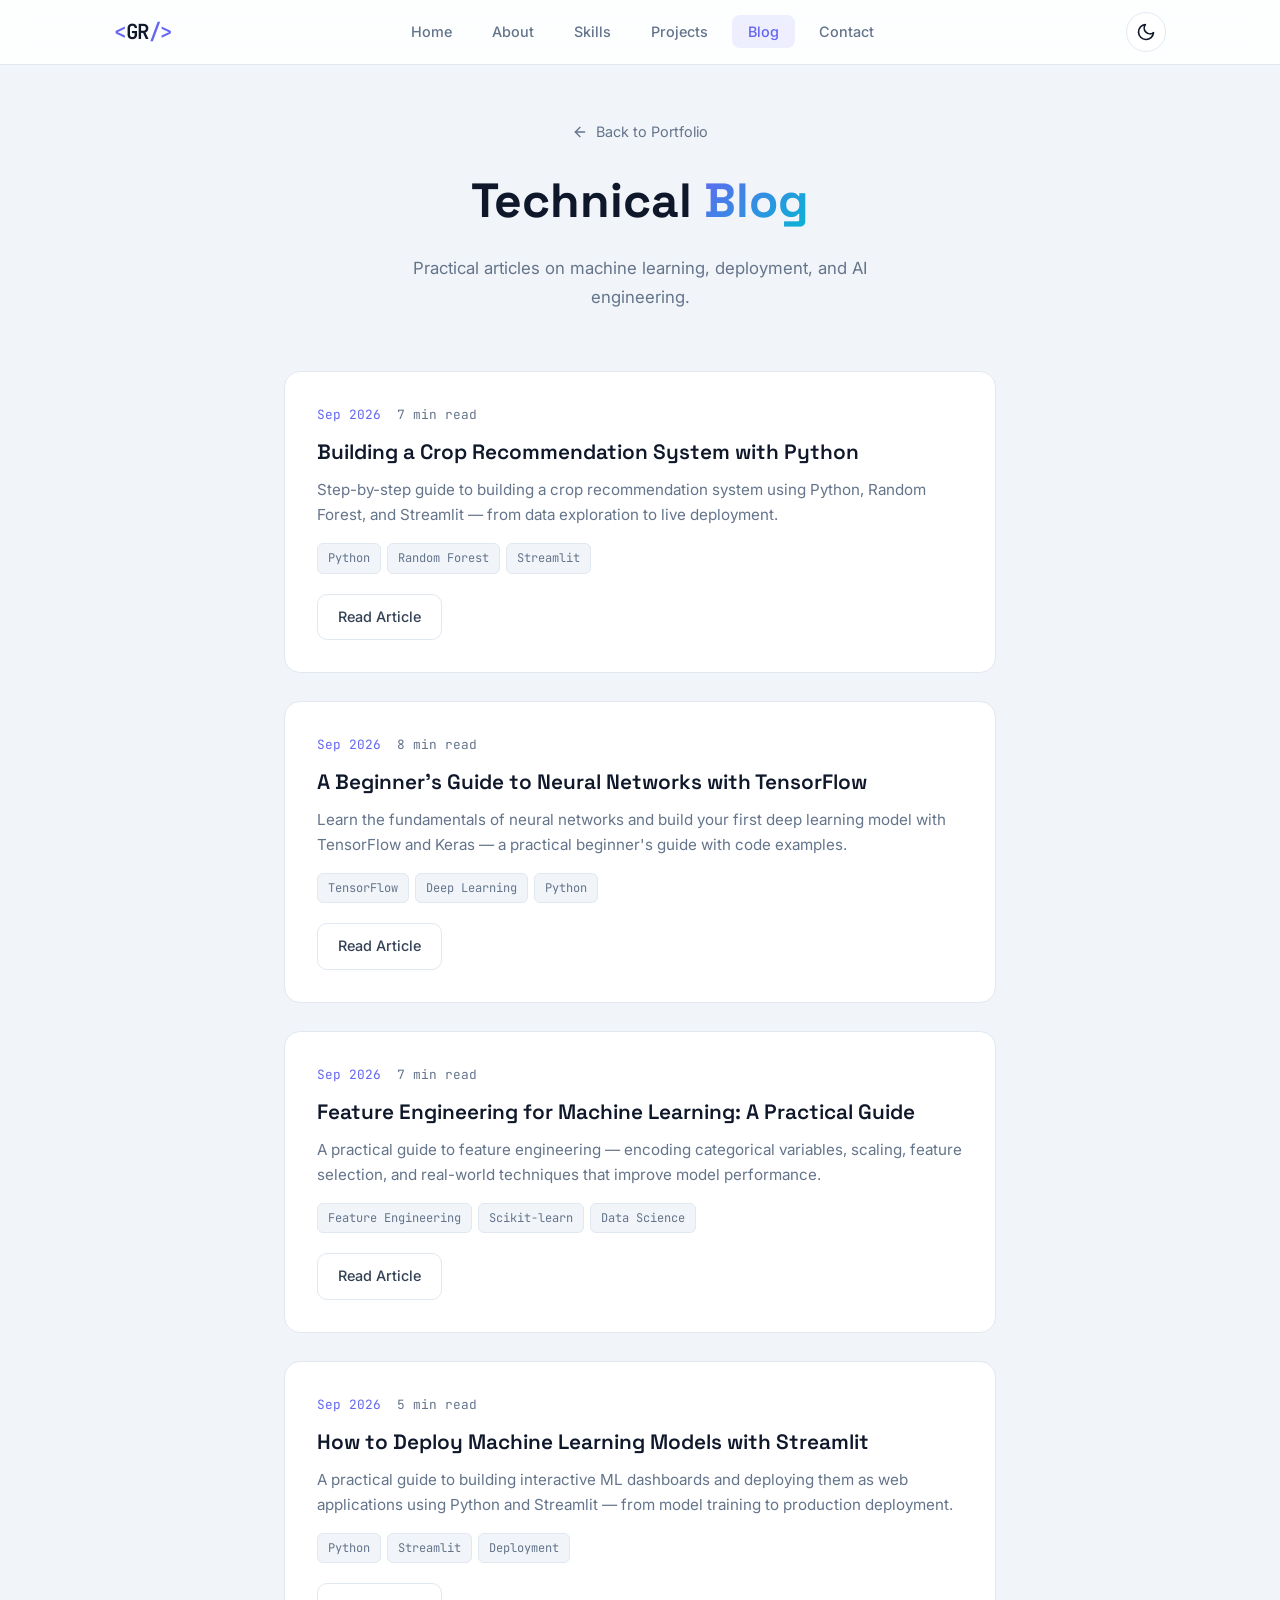
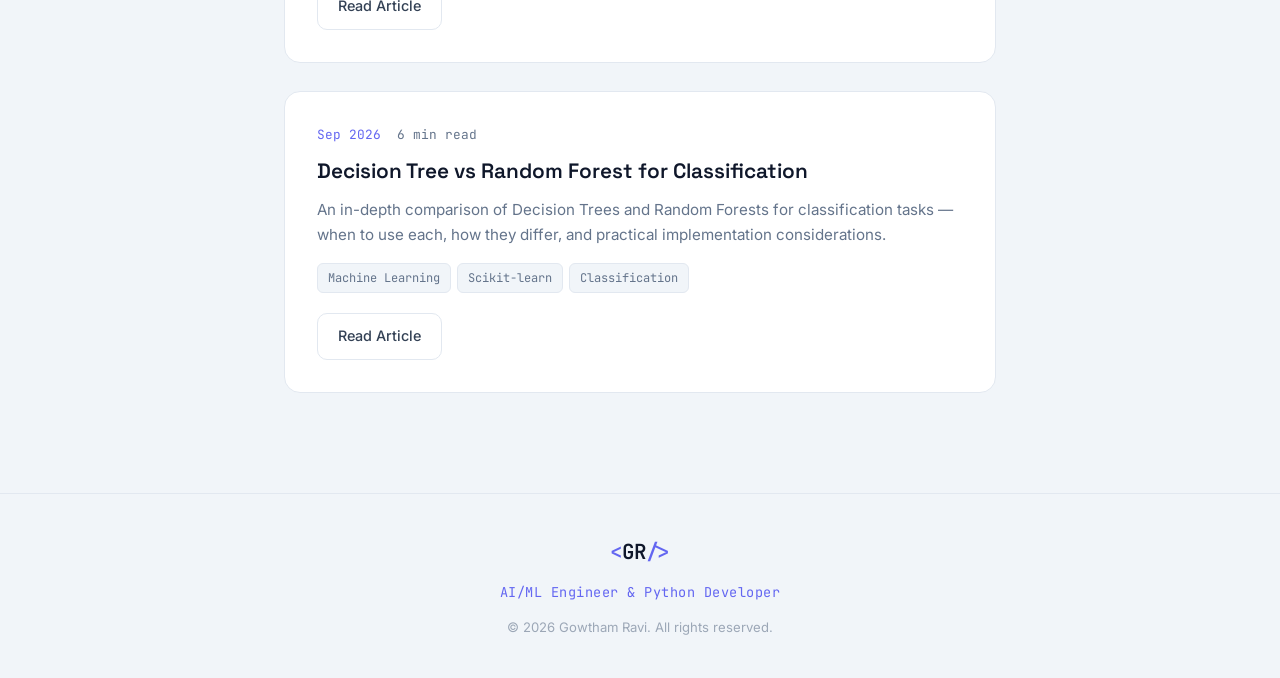
==== commit 3e3617dc: "feat: add 3 new blog articles and cross-link existing ones - Add crop-recommendation-python.html: Cr" ====
--- a/blog/index.html
+++ b/blog/index.html
@@ -106,6 +106,51 @@
       <article class="blog-list-card">
         <div class="blog-list-meta">
           <span class="blog-list-date">Sep 2026</span>
+          <span class="blog-list-read">7 min read</span>
+        </div>
+        <h2><a href="crop-recommendation-python.html">Building a Crop Recommendation System with Python</a></h2>
+        <p>Step-by-step guide to building a crop recommendation system using Python, Random Forest, and Streamlit — from data exploration to live deployment.</p>
+        <div class="blog-list-tags">
+          <span>Python</span>
+          <span>Random Forest</span>
+          <span>Streamlit</span>
+        </div>
+        <a href="crop-recommendation-python.html" class="btn btn-outline">Read Article</a>
+      </article>
+
+      <article class="blog-list-card">
+        <div class="blog-list-meta">
+          <span class="blog-list-date">Sep 2026</span>
+          <span class="blog-list-read">8 min read</span>
+        </div>
+        <h2><a href="neural-networks-tensorflow-beginners.html">A Beginner's Guide to Neural Networks with TensorFlow</a></h2>
+        <p>Learn the fundamentals of neural networks and build your first deep learning model with TensorFlow and Keras — a practical beginner's guide with code examples.</p>
+        <div class="blog-list-tags">
+          <span>TensorFlow</span>
+          <span>Deep Learning</span>
+          <span>Python</span>
+        </div>
+        <a href="neural-networks-tensorflow-beginners.html" class="btn btn-outline">Read Article</a>
+      </article>
+
+      <article class="blog-list-card">
+        <div class="blog-list-meta">
+          <span class="blog-list-date">Sep 2026</span>
+          <span class="blog-list-read">7 min read</span>
+        </div>
+        <h2><a href="feature-engineering-machine-learning.html">Feature Engineering for Machine Learning: A Practical Guide</a></h2>
+        <p>A practical guide to feature engineering — encoding categorical variables, scaling, feature selection, and real-world techniques that improve model performance.</p>
+        <div class="blog-list-tags">
+          <span>Feature Engineering</span>
+          <span>Scikit-learn</span>
+          <span>Data Science</span>
+        </div>
+        <a href="feature-engineering-machine-learning.html" class="btn btn-outline">Read Article</a>
+      </article>
+
+      <article class="blog-list-card">
+        <div class="blog-list-meta">
+          <span class="blog-list-date">Sep 2026</span>
           <span class="blog-list-read">5 min read</span>
         </div>
         <h2><a href="deploy-ml-models-streamlit.html">How to Deploy Machine Learning Models with Streamlit</a></h2>
--- a/css/style.css
+++ b/css/style.css
@@ -1404,6 +1404,27 @@
 }
 
 /* ========================================
+   RESPONSIVE — TABLET (max-width: 1024px)
+   ======================================== */
+
+@media (max-width: 1024px) {
+  .nav-link {
+    font-size: 0.82rem;
+    padding: 6px 10px;
+  }
+
+  .hero-buttons .btn:nth-child(n+4) {
+    display: none;
+  }
+
+  .contact-grid {
+    grid-template-columns: 1fr;
+    max-width: 400px;
+    margin: 0 auto;
+  }
+}
+
+/* ========================================
    RESPONSIVE — MOBILE (max-width: 768px)
    ======================================== */
 
@@ -1532,30 +1553,3 @@
   }
 }
 
-/* ========================================
-   REDUCED MOTION
-   ======================================== */
-
-@media (prefers-reduced-motion: reduce) {
-  *,
-  *::before,
-  *::after {
-    animation-duration: 0.01ms !important;
-    animation-iteration-count: 1 !important;
-    transition-duration: 0.01ms !important;
-    scroll-behavior: auto !important;
-  }
-
-  .hero-canvas {
-    display: none;
-  }
-
-  .reveal {
-    opacity: 1;
-    transform: none;
-  }
-
-  .cursor-glow {
-    display: none;
-  }
-}
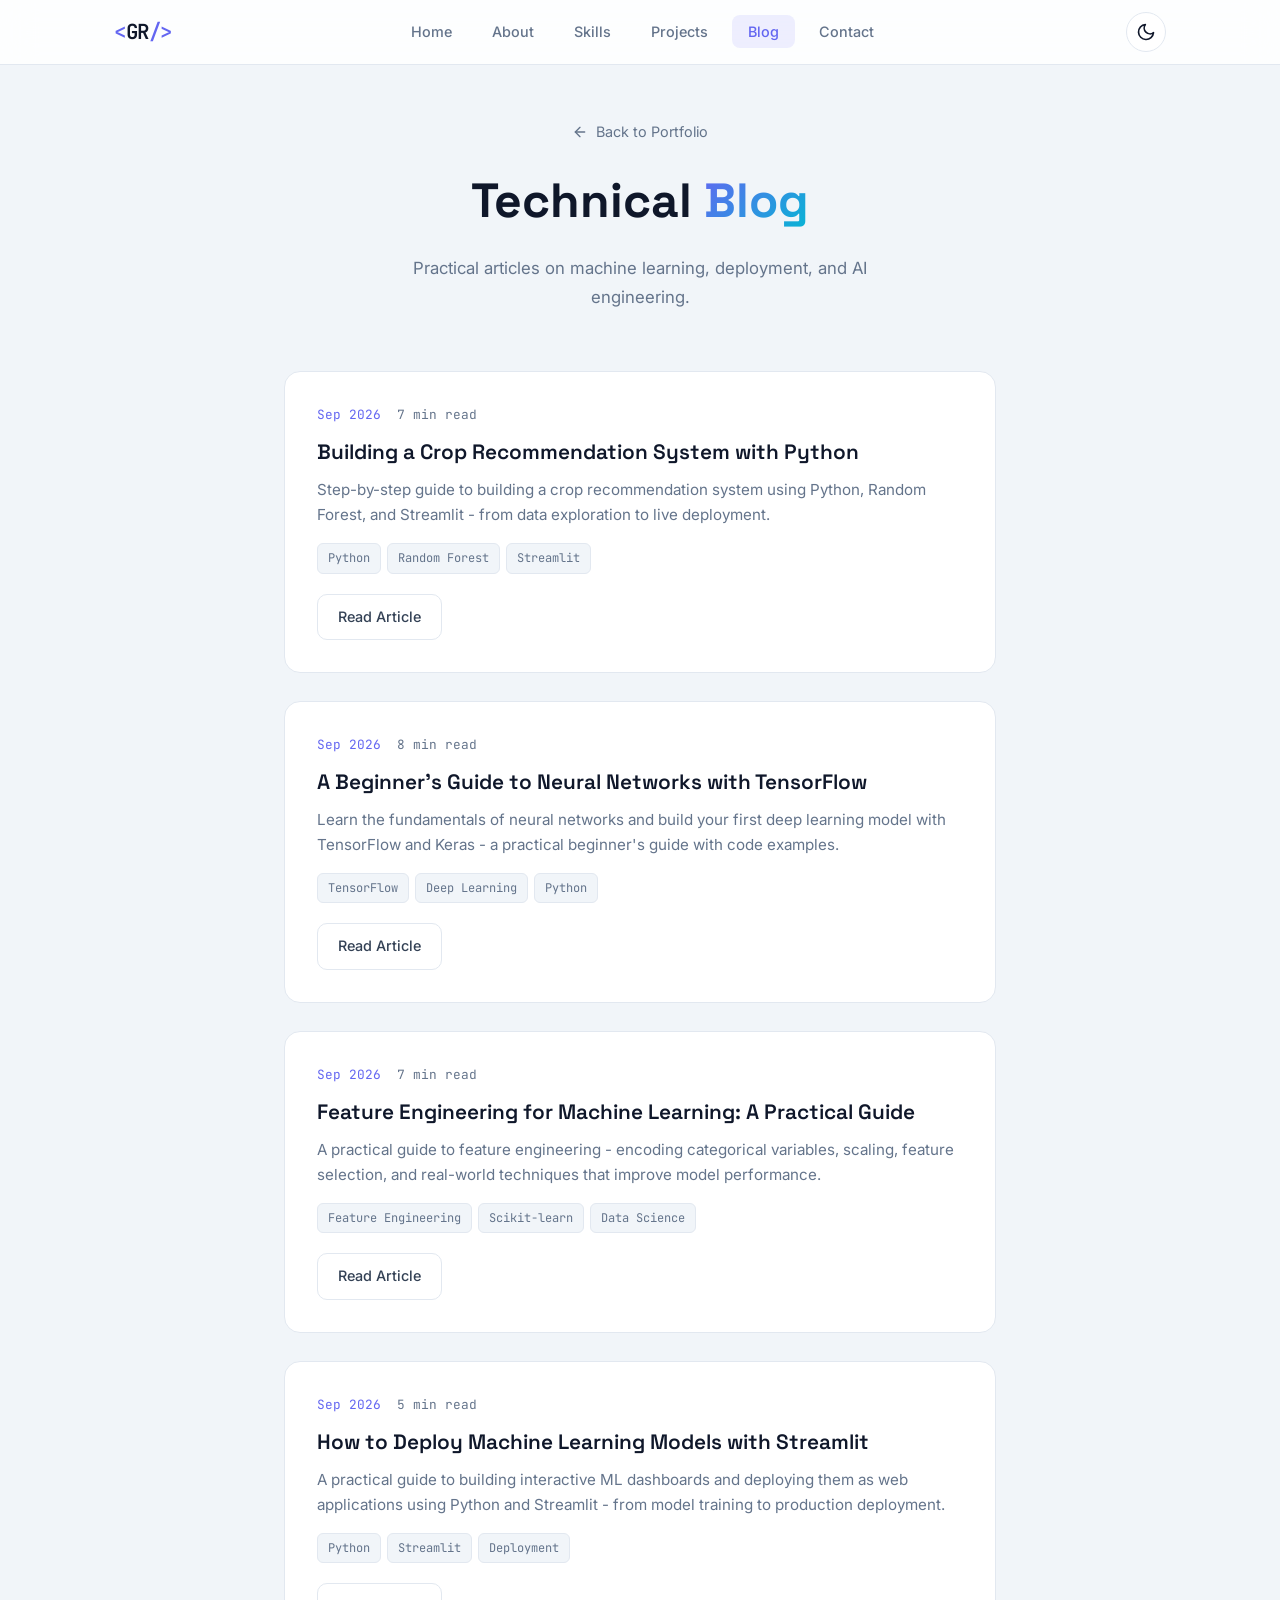
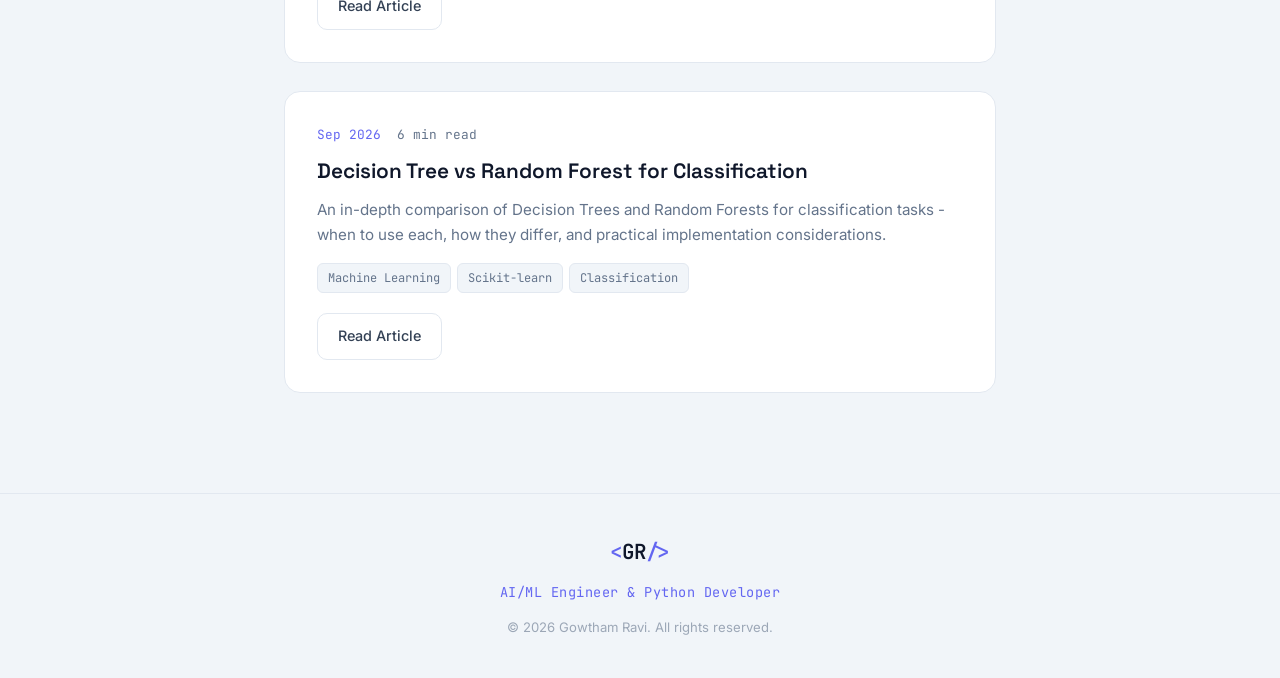
==== commit 7586f37f: "fix: improve mobile project carousel layout and button tap targets - Replace grid carousel with flex" ====
--- a/blog/index.html
+++ b/blog/index.html
@@ -3,24 +3,24 @@
 <head>
   <meta charset="UTF-8">
   <meta name="viewport" content="width=device-width, initial-scale=1.0">
-  <title>Blog | Gowtham Ravi — AI/ML Engineer</title>
+  <title>Blog | Gowtham Ravi - AI/ML Engineer</title>
   <meta name="description" content="Technical articles on machine learning, deep learning, Python, data science, and AI engineering by Gowtham Ravi.">
   <meta name="robots" content="index, follow">
   <link rel="canonical" href="https://gowthamai-engr.github.io/my-portfolio/blog/">
-  <meta property="og:title" content="Blog | Gowtham Ravi — AI/ML Engineer">
+  <meta property="og:title" content="Blog | Gowtham Ravi - AI/ML Engineer">
   <meta property="og:description" content="Technical articles on machine learning, deep learning, Python, data science, and AI engineering.">
   <meta property="og:type" content="website">
   <meta property="og:url" content="https://gowthamai-engr.github.io/my-portfolio/blog/">
   <meta property="og:image" content="https://gowthamai-engr.github.io/my-portfolio/assets/og-image.svg">
   <meta name="twitter:card" content="summary_large_image">
-  <meta name="twitter:title" content="Blog | Gowtham Ravi — AI/ML Engineer">
+  <meta name="twitter:title" content="Blog | Gowtham Ravi - AI/ML Engineer">
   <meta name="twitter:description" content="Technical articles on machine learning, deep learning, Python, data science, and AI engineering.">
   <meta name="twitter:image" content="https://gowthamai-engr.github.io/my-portfolio/assets/og-image.svg">
   <script type="application/ld+json">
   {
     "@context": "https://schema.org",
     "@type": "Blog",
-    "name": "Gowtham Ravi — AI/ML Engineering Blog",
+    "name": "Gowtham Ravi - AI/ML Engineering Blog",
     "url": "https://gowthamai-engr.github.io/my-portfolio/blog/",
     "author": {
       "@type": "Person",
@@ -109,7 +109,7 @@
           <span class="blog-list-read">7 min read</span>
         </div>
         <h2><a href="crop-recommendation-python.html">Building a Crop Recommendation System with Python</a></h2>
-        <p>Step-by-step guide to building a crop recommendation system using Python, Random Forest, and Streamlit — from data exploration to live deployment.</p>
+        <p>Step-by-step guide to building a crop recommendation system using Python, Random Forest, and Streamlit - from data exploration to live deployment.</p>
         <div class="blog-list-tags">
           <span>Python</span>
           <span>Random Forest</span>
@@ -124,7 +124,7 @@
           <span class="blog-list-read">8 min read</span>
         </div>
         <h2><a href="neural-networks-tensorflow-beginners.html">A Beginner's Guide to Neural Networks with TensorFlow</a></h2>
-        <p>Learn the fundamentals of neural networks and build your first deep learning model with TensorFlow and Keras — a practical beginner's guide with code examples.</p>
+        <p>Learn the fundamentals of neural networks and build your first deep learning model with TensorFlow and Keras - a practical beginner's guide with code examples.</p>
         <div class="blog-list-tags">
           <span>TensorFlow</span>
           <span>Deep Learning</span>
@@ -139,7 +139,7 @@
           <span class="blog-list-read">7 min read</span>
         </div>
         <h2><a href="feature-engineering-machine-learning.html">Feature Engineering for Machine Learning: A Practical Guide</a></h2>
-        <p>A practical guide to feature engineering — encoding categorical variables, scaling, feature selection, and real-world techniques that improve model performance.</p>
+        <p>A practical guide to feature engineering - encoding categorical variables, scaling, feature selection, and real-world techniques that improve model performance.</p>
         <div class="blog-list-tags">
           <span>Feature Engineering</span>
           <span>Scikit-learn</span>
@@ -154,7 +154,7 @@
           <span class="blog-list-read">5 min read</span>
         </div>
         <h2><a href="deploy-ml-models-streamlit.html">How to Deploy Machine Learning Models with Streamlit</a></h2>
-        <p>A practical guide to building interactive ML dashboards and deploying them as web applications using Python and Streamlit — from model training to production deployment.</p>
+        <p>A practical guide to building interactive ML dashboards and deploying them as web applications using Python and Streamlit - from model training to production deployment.</p>
         <div class="blog-list-tags">
           <span>Python</span>
           <span>Streamlit</span>
@@ -169,7 +169,7 @@
           <span class="blog-list-read">6 min read</span>
         </div>
         <h2><a href="decision-tree-vs-random-forest.html">Decision Tree vs Random Forest for Classification</a></h2>
-        <p>An in-depth comparison of Decision Trees and Random Forests for classification tasks — when to use each, how they differ, and practical implementation considerations.</p>
+        <p>An in-depth comparison of Decision Trees and Random Forests for classification tasks - when to use each, how they differ, and practical implementation considerations.</p>
         <div class="blog-list-tags">
           <span>Machine Learning</span>
           <span>Scikit-learn</span>
--- a/css/style.css
+++ b/css/style.css
@@ -1,5 +1,5 @@
 /* ========================================
-   GOWTHAM RAVI — AI/ML PORTFOLIO
+   GOWTHAM RAVI - AI/ML PORTFOLIO
    Color System & Variables
    ======================================== */
 
@@ -754,7 +754,7 @@
 }
 
 /* ========================================
-   EXPERIENCE — TIMELINE
+   EXPERIENCE - TIMELINE
    ======================================== */
 
 .timeline {
@@ -867,7 +867,7 @@
 }
 
 /* ========================================
-   EDUCATION — VERTICAL TIMELINE
+   EDUCATION - VERTICAL TIMELINE
    ======================================== */
 
 .edu-timeline {
@@ -947,7 +947,7 @@
 }
 
 /* ========================================
-   CERTIFICATIONS — CARD GRID
+   CERTIFICATIONS - CARD GRID
    ======================================== */
 
 .cert-grid {
@@ -1001,7 +1001,7 @@
 }
 
 /* ========================================
-   BEYOND AI — PHOTO GALLERY
+   BEYOND AI - PHOTO GALLERY
    ======================================== */
 
 .gallery-grid {
@@ -1097,7 +1097,7 @@
 }
 
 /* ========================================
-   GITHUB — STATS CARD
+   GITHUB - STATS CARD
    ======================================== */
 
 .github-card {
@@ -1376,10 +1376,19 @@
 }
 
 /* ========================================
-   RESPONSIVE — TABLET (max-width: 1024px)
+   RESPONSIVE - TABLET (max-width: 1024px)
    ======================================== */
 
 @media (max-width: 1024px) {
+  .nav-link {
+    font-size: 0.82rem;
+    padding: 6px 10px;
+  }
+
+  .hero-buttons .btn:nth-child(n+4) {
+    display: none;
+  }
+
   .projects-grid {
     grid-template-columns: repeat(2, 1fr);
   }
@@ -1401,21 +1410,6 @@
   .blog-grid {
     grid-template-columns: repeat(2, 1fr);
   }
-}
-
-/* ========================================
-   RESPONSIVE — TABLET (max-width: 1024px)
-   ======================================== */
-
-@media (max-width: 1024px) {
-  .nav-link {
-    font-size: 0.82rem;
-    padding: 6px 10px;
-  }
-
-  .hero-buttons .btn:nth-child(n+4) {
-    display: none;
-  }
 
   .contact-grid {
     grid-template-columns: 1fr;
@@ -1425,7 +1419,7 @@
 }
 
 /* ========================================
-   RESPONSIVE — MOBILE (max-width: 768px)
+   RESPONSIVE - MOBILE (max-width: 768px)
    ======================================== */
 
 @media (max-width: 768px) {
@@ -1527,7 +1521,7 @@
 }
 
 /* ========================================
-   RESPONSIVE — SMALL MOBILE (max-width: 480px)
+   RESPONSIVE - SMALL MOBILE (max-width: 480px)
    ======================================== */
 
 @media (max-width: 480px) {
--- a/css/features.css
+++ b/css/features.css
@@ -1,5 +1,5 @@
 /* ========================================
-   GOWTHAM RAVI — PORTFOLIO FEATURES
+   GOWTHAM RAVI - PORTFOLIO FEATURES
    Theme Toggle · Resume Viewer · Contact Form
    AI Assistant · Mobile Nav · Micro Animations
    ======================================== */
@@ -776,25 +776,35 @@
 
 @media (max-width: 768px) {
   .projects-grid {
-    display: grid;
-    grid-auto-flow: column;
-    grid-auto-columns: 85%;
-    grid-template-columns: none;
-    grid-template-rows: auto;
-    gap: 16px;
+    display: flex;
     overflow-x: auto;
     scroll-snap-type: x mandatory;
-    padding: 4px 4px 20px;
-    scrollbar-width: thin;
+    gap: 16px;
+    padding: 4px 24px 28px;
+    scrollbar-width: none;
     -webkit-overflow-scrolling: touch;
   }
 
+  .projects-grid::-webkit-scrollbar {
+    display: none;
+  }
+
   .projects-grid .project-card {
+    flex: 0 0 calc(100vw - 64px);
     scroll-snap-align: center;
     scroll-snap-stop: always;
-    grid-column: auto !important;
-    max-width: none !important;
-    margin: 0 !important;
+    max-width: none;
+    margin: 0;
+  }
+
+  .project-buttons {
+    flex-direction: column;
+    gap: 8px;
+  }
+
+  .project-buttons .btn {
+    width: 100%;
+    justify-content: center;
   }
 }
 
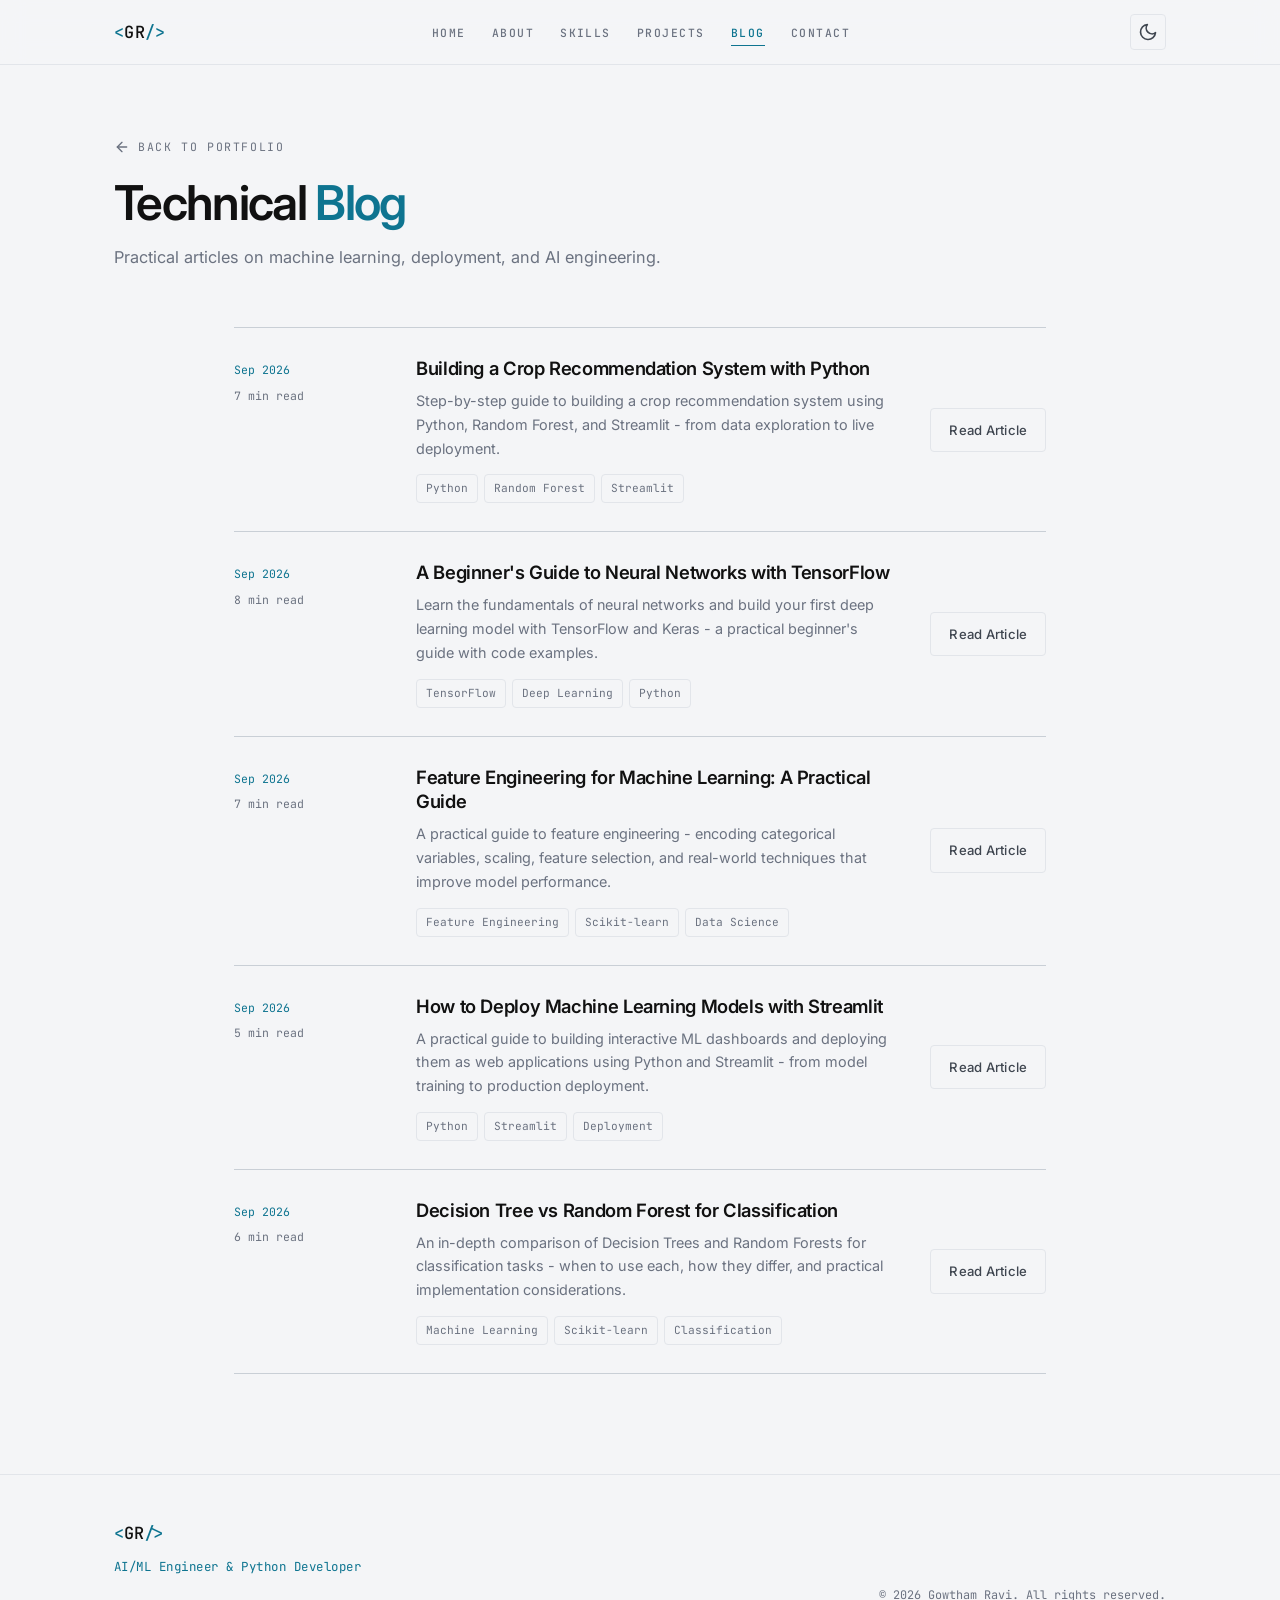
==== commit 622deca0: "﻿feat: redesign portfolio with teal/graphite theme Rebuild the site around a teal and graphite palet" ====
--- a/blog/index.html
+++ b/blog/index.html
@@ -31,9 +31,10 @@
   </script>
   <link rel="preconnect" href="https://fonts.googleapis.com">
   <link rel="preconnect" href="https://fonts.gstatic.com" crossorigin>
-  <link href="https://fonts.googleapis.com/css2?family=Inter:wght@300;400;500;600;700&family=JetBrains+Mono:wght@400;500&family=Space+Grotesk:wght@500;600;700&display=swap" rel="stylesheet">
-  <link rel="stylesheet" href="../css/style.css">
+  <link href="https://fonts.googleapis.com/css2?family=Inter:wght@300;400;500;600;700&family=JetBrains+Mono:wght@400;500&display=swap" rel="stylesheet">
+<link rel="stylesheet" href="../css/style.css">
   <link rel="stylesheet" href="../css/features.css">
+  <link rel="stylesheet" href="../css/blog.css">
   <link rel="icon" type="image/svg+xml" href="../assets/favicon.svg">
   <script>
     (function () {
@@ -47,25 +48,6 @@
       }
     })();
   </script>
-  <style>
-    .blog-header { padding: 120px 0 60px; text-align: center; }
-    .blog-header h1 { font-family: var(--font-heading); font-size: clamp(2rem, 5vw, 3rem); font-weight: 700; margin-bottom: 12px; }
-    .blog-header p { color: var(--text-muted); max-width: 520px; margin: 0 auto; font-size: 1.05rem; }
-    .blog-list { display: grid; gap: 28px; max-width: 760px; margin: 0 auto; padding: 0 24px 100px; }
-    .blog-list-card { background: var(--bg-card); border: 1px solid var(--border); border-radius: var(--radius-lg); padding: 32px; transition: var(--transition); }
-    .blog-list-card:hover { border-color: var(--accent); transform: translateY(-4px); box-shadow: 0 12px 40px rgba(99, 102, 241, 0.1); }
-    .blog-list-meta { display: flex; gap: 16px; margin-bottom: 12px; }
-    .blog-list-date { font-family: var(--font-mono); font-size: 0.8rem; color: var(--accent); }
-    .blog-list-read { font-family: var(--font-mono); font-size: 0.8rem; color: var(--text-muted); }
-    .blog-list-card h2 { font-family: var(--font-heading); font-size: 1.3rem; font-weight: 600; color: var(--text-primary); margin-bottom: 10px; line-height: 1.4; }
-    .blog-list-card h2 a { color: inherit; text-decoration: none; }
-    .blog-list-card h2 a:hover { color: var(--accent); }
-    .blog-list-card p { color: var(--text-muted); font-size: 0.95rem; line-height: 1.65; margin-bottom: 16px; }
-    .blog-list-tags { display: flex; flex-wrap: wrap; gap: 6px; margin-bottom: 20px; }
-    .blog-list-tags span { font-family: var(--font-mono); font-size: 0.75rem; padding: 4px 10px; background: var(--bg-primary); border: 1px solid var(--border); border-radius: 6px; color: var(--text-muted); }
-    .blog-back { display: inline-flex; align-items: center; gap: 8px; font-size: 0.9rem; color: var(--text-muted); margin-bottom: 16px; }
-    .blog-back:hover { color: var(--accent); }
-  </style>
 </head>
 <body>
   <a href="#main" class="skip-link">Skip to content</a>
--- a/css/style.css
+++ b/css/style.css
@@ -1,55 +1,81 @@
 /* ========================================
    GOWTHAM RAVI - AI/ML PORTFOLIO
-   Color System & Variables
+   Teal / Graphite Ã‚Â· Modern Minimal Editorial
    ======================================== */
 
 :root {
-  --accent: #6366F1;
-  --accent-hover: #818cf8;
-  --accent-cyan: #06B6D4;
-  --accent-glow: rgba(99, 102, 241, 0.3);
-  --radius: 12px;
-  --radius-lg: 16px;
-  --transition: 0.3s cubic-bezier(0.4, 0, 0.2, 1);
-  --font-heading: 'Space Grotesk', 'Inter', sans-serif;
-  --font-body: 'Inter', sans-serif;
-  --font-mono: 'JetBrains Mono', monospace;
+  --accent: #0E7490;
+  --accent-hover: #0B5C73;
+  --accent-text: #0E7490;
+  --accent-text-hover: #0B5C73;
+  --accent-soft: rgba(14, 116, 144, 0.10);
+  --accent-softer: rgba(14, 116, 144, 0.05);
+  --danger: #B91C1C;
+  --danger-hover: #991B1B;
+  --success: #15803D;
+  --success-hover: #166534;
+  --success-soft: #D8F3E5;
+  --on-status: #FFFFFF;
+  --tag-bg: #F8F9FA;
+  --radius: 4px;
+  --radius-lg: 6px;
+  --nav-h: 64px;
+  --transition: 0.25s cubic-bezier(0.22, 1, 0.36, 1);
+  --font-heading: 'Inter', -apple-system, BlinkMacSystemFont, 'Segoe UI', sans-serif;
+  --font-body: 'Inter', -apple-system, BlinkMacSystemFont, 'Segoe UI', sans-serif;
+  --font-mono: 'JetBrains Mono', ui-monospace, SFMono-Regular, Menlo, monospace;
 }
 
 :root[data-theme="dark"] {
   color-scheme: dark;
-  --bg-primary: #0B1120;
-  --bg-secondary: #0f172a;
-  --bg-card: #111827;
-  --bg-card-hover: #1a2332;
-  --bg-navbar: rgba(11, 17, 32, 0.85);
-  --bg-overlay: rgba(0, 0, 0, 0.4);
-  --text-primary: #F8FAFC;
-  --text-secondary: #CBD5E1;
-  --text-muted: #94A3B8;
-  --text-invert: #0B1120;
-  --border: #1E293B;
-  --border-light: #334155;
-  --gallery-overlay: rgba(11, 17, 32, 0.9);
-  --canvas-glow: rgba(99, 102, 241, 0.15);
+  --bg-primary: #0D0F11;
+  --bg-secondary: #101316;
+  --bg-card: #15181C;
+  --bg-card-hover: #1C2025;
+  --bg-navbar: rgba(13, 15, 17, 0.88);
+  --bg-overlay: rgba(6, 8, 10, 0.72);
+  --text-primary: #F5F6F7;
+  --text-secondary: #C2C7CE;
+  --text-muted: #8B929C;
+  --border: #23282E;
+  --border-strong: #333A42;
+  --shadow-sm: 0 1px 2px rgba(0, 0, 0, 0.4);
+  --shadow-md: 0 8px 24px rgba(0, 0, 0, 0.45);
+  --accent-text: #2DD4BF;
+  --accent-text-hover: #5EEAD4;
+  --accent-soft: rgba(45, 212, 191, 0.13);
+  --accent-softer: rgba(45, 212, 191, 0.06);
+  --danger: #F87171;
+  --danger-hover: #FCA5A5;
+  --success: #4ADE80;
+  --success-hover: #86EFAC;
+  --success-soft: rgba(74, 222, 128, 0.15);
+  --on-status: #0D0F11;
+  --tag-bg: #1C2025;
+  --canvas-glow: rgba(45, 212, 191, 0.09);
 }
 
 :root[data-theme="light"] {
   color-scheme: light;
-  --bg-primary: #F1F5F9;
+  --bg-primary: #F4F5F7;
   --bg-secondary: #FFFFFF;
   --bg-card: #FFFFFF;
-  --bg-card-hover: #E2E8F0;
-  --bg-navbar: rgba(255, 255, 255, 0.85);
-  --bg-overlay: rgba(15, 23, 42, 0.4);
-  --text-primary: #0F172A;
-  --text-secondary: #334155;
-  --text-muted: #64748B;
-  --text-invert: #FFFFFF;
-  --border: #E2E8F0;
-  --border-light: #CBD5E1;
-  --gallery-overlay: rgba(255, 255, 255, 0.9);
-  --canvas-glow: rgba(99, 102, 241, 0.2);
+  --bg-card-hover: #EDEFF2;
+  --bg-navbar: rgba(244, 245, 247, 0.88);
+  --bg-overlay: rgba(17, 17, 17, 0.55);
+  --text-primary: #111111;
+  --text-secondary: #3F4650;
+  --text-muted: #6B7280;
+  --border: #E2E5EA;
+  --border-strong: #C9CFD6;
+  --shadow-sm: 0 1px 2px rgba(17, 17, 17, 0.06);
+  --shadow-md: 0 8px 24px rgba(17, 17, 17, 0.08);
+  --danger: #B91C1C;
+  --danger-hover: #991B1B;
+  --success: #15803D;
+  --success-hover: #166534;
+  --on-status: #FFFFFF;
+  --canvas-glow: rgba(14, 116, 144, 0.08);
 }
 
 body {
@@ -68,7 +94,7 @@
 
 html {
   scroll-behavior: smooth;
-  scroll-padding-top: 80px;
+  scroll-padding-top: calc(var(--nav-h) + 20px);
 }
 
 body {
@@ -78,6 +104,7 @@
   line-height: 1.7;
   overflow-x: hidden;
   -webkit-font-smoothing: antialiased;
+  -moz-osx-font-smoothing: grayscale;
 }
 
 a {
@@ -92,6 +119,11 @@
 
 ul {
   list-style: none;
+}
+
+::selection {
+  background: var(--accent);
+  color: #fff;
 }
 
 .container {
@@ -105,12 +137,12 @@
    ======================================== */
 
 .scroll-progress {
-  position: fixed;
-  top: 0;
-  left: 0;
-  height: 3px;
-  width: 0%;
-  background: linear-gradient(90deg, var(--accent), var(--accent-cyan));
+    position: fixed;
+    top: 0;
+    left: 0;
+    height: 2px;
+    width: 0%;
+    background: var(--accent-text);
   z-index: 1001;
   transition: width 0.1s linear;
 }
@@ -125,21 +157,20 @@
   left: 0;
   right: 0;
   z-index: 1000;
-  padding: 16px 0;
+  background: var(--bg-navbar);
+  backdrop-filter: blur(12px);
+  -webkit-backdrop-filter: blur(12px);
+  border-bottom: 1px solid transparent;
   transition: var(--transition);
-  background: transparent;
 }
 
 .navbar.scrolled {
-  background: var(--bg-navbar);
-  backdrop-filter: blur(16px);
-  -webkit-backdrop-filter: blur(16px);
-  border-bottom: 1px solid var(--border);
-  padding: 12px 0;
+  border-bottom-color: var(--border);
 }
 
 .nav-container {
   max-width: 1100px;
+  min-height: var(--nav-h);
   margin: 0 auto;
   padding: 0 24px;
   display: flex;
@@ -149,38 +180,58 @@
 
 .nav-logo {
   font-family: var(--font-mono);
-  font-size: 1.3rem;
-  font-weight: 600;
+  font-size: 1.05rem;
+  font-weight: 500;
   color: var(--text-primary);
-  letter-spacing: -0.5px;
+  letter-spacing: 0.02em;
 }
 
 .logo-bracket {
-  color: var(--accent);
+  color: var(--accent-text);
 }
 
 .nav-links {
   display: flex;
-  gap: 8px;
+  gap: 26px;
 }
 
 .nav-link {
-  font-size: 0.9rem;
+  position: relative;
+  font-family: var(--font-mono);
+  font-size: 0.71rem;
   font-weight: 500;
-  padding: 8px 16px;
-  border-radius: 8px;
-  color: var(--text-muted);
-  transition: var(--transition);
-}
-
-.nav-link:hover,
+  text-transform: uppercase;
+  letter-spacing: 0.13em;
+  padding: 6px 0;
+  color: var(--text-muted);
+  transition: color var(--transition);
+}
+
+.nav-link::after {
+  content: '';
+  position: absolute;
+  left: 0;
+  bottom: 0;
+width: 0;
+    height: 1px;
+    background: var(--accent-text);
+    transition: width var(--transition);
+}
+
+.nav-link:hover {
+  color: var(--text-primary);
+}
+
+.nav-link:hover::after {
+  width: 100%;
+}
+
 .nav-link.active {
-  color: var(--text-primary);
-  background: rgba(99, 102, 241, 0.1);
-}
-
-.nav-link.active {
-  color: var(--accent);
+  color: var(--accent-text);
+}
+
+.nav-link.active::after {
+  width: 100%;
 }
 
 /* Hamburger */
@@ -197,7 +248,7 @@
 
 .hamburger span {
   width: 24px;
-  height: 2px;
+  height: 1px;
   background: var(--text-primary);
   border-radius: 2px;
   transition: var(--transition);
@@ -226,127 +277,195 @@
   align-items: center;
   justify-content: center;
   overflow: hidden;
-}
-
-.hero-canvas {
+  background-color: var(--bg-primary);
+  background-image:
+    linear-gradient(to right, var(--border) 1px, transparent 1px),
+    linear-gradient(to bottom, var(--border) 1px, transparent 1px);
+  background-size: 72px 72px;
+  background-position: center top;
+}
+
+.hero-overlay {
   position: absolute;
-  top: 0;
-  left: 0;
+  inset: 0;
+  z-index: 1;
+  pointer-events: none;
+  background:
+    radial-gradient(90% 70% at 10% 15%, var(--accent-soft), transparent 62%),
+    linear-gradient(180deg, transparent 58%, var(--bg-primary) 100%);
+}
+
+.hero-content {
+  position: relative;
+  z-index: 2;
+  width: 100%;
+  max-width: 1200px;
+  margin: 0 auto;
+  padding: 96px 24px;
+  display: grid;
+  grid-template-columns: 1.15fr auto;
+  gap: 64px;
+  align-items: center;
+  text-align: left;
+  color: var(--text-primary);
+}
+
+.hero-text {
+  min-width: 0;
+}
+
+.hero-profile {
+  margin: 0;
+  flex-shrink: 0;
+}
+
+.hero-profile-ring {
+  position: relative;
+  width: 300px;
+  height: 300px;
+  border-radius: 50%;
+  border: 1px solid var(--border-strong);
+  padding: 8px;
+  background: var(--bg-card);
+  transition: border-color var(--transition);
+}
+
+.hero-profile-ring::before {
+  content: '';
+  position: absolute;
+  inset: -12px;
+  border: 1px solid var(--border);
+  border-radius: 50%;
+}
+
+.hero-profile-ring:hover {
+  border-color: var(--accent-text);
+}
+
+.hero-profile-ring img {
+  display: block;
   width: 100%;
   height: 100%;
-  z-index: 0;
-}
-
-.hero-content {
-  position: relative;
-  z-index: 1;
-  text-align: center;
-  max-width: 720px;
-  padding: 0 24px;
+  border-radius: 50%;
+  object-fit: cover;
+  background: var(--bg-card-hover);
+}
+
+.hero-content .hero-subtitle {
+  color: var(--text-secondary);
+  margin-left: 0;
+  margin-right: auto;
+}
+
+.hero-content .hero-buttons {
+  justify-content: flex-start;
+}
+
+.hero-content .btn-outline {
+  color: var(--text-secondary);
+  border-color: var(--border-strong);
 }
 
 .hero-badge {
-  display: inline-block;
+  display: inline-flex;
+  align-items: center;
+  gap: 10px;
   font-family: var(--font-mono);
-  font-size: 0.85rem;
+  font-size: 0.7rem;
   font-weight: 500;
-  color: var(--accent);
-  background: rgba(99, 102, 241, 0.1);
-  border: 1px solid rgba(99, 102, 241, 0.25);
-  padding: 6px 18px;
-  border-radius: 100px;
-  margin-bottom: 24px;
-  letter-spacing: 0.5px;
+  text-transform: uppercase;
+  letter-spacing: 0.2em;
+  color: var(--accent-text);
+  padding: 7px 14px;
+  border: 1px solid var(--accent-text);
+  border-radius: var(--radius);
+  margin-bottom: 28px;
 }
 
 .hero-title {
   font-family: var(--font-heading);
-  font-size: clamp(2.2rem, 6vw, 3.8rem);
-  font-weight: 700;
-  line-height: 1.15;
-  margin-bottom: 20px;
+  font-size: clamp(2.4rem, 6.2vw, 4.6rem);
+  font-weight: 600;
+  line-height: 1.05;
+  letter-spacing: -0.035em;
+  margin-bottom: 24px;
 }
 
 .gradient-text {
-  background: linear-gradient(135deg, var(--accent), var(--accent-cyan));
-  -webkit-background-clip: text;
-  -webkit-text-fill-color: transparent;
-  background-clip: text;
+  color: var(--accent-text);
 }
 
 .hero-subtitle {
-  font-size: clamp(1rem, 2.2vw, 1.2rem);
-  color: var(--text-muted);
-  max-width: 560px;
-  margin: 0 auto 36px;
-  line-height: 1.7;
+  font-size: clamp(1rem, 2vw, 1.125rem);
+  color: var(--text-muted);
+  max-width: 540px;
+  margin: 0 auto 40px;
+  line-height: 1.65;
 }
 
 .hero-buttons {
   display: flex;
-  gap: 16px;
+  gap: 12px;
   justify-content: center;
   flex-wrap: wrap;
-  margin-bottom: 32px;
+  margin-bottom: 40px;
 }
 
 .hero-socials {
   display: flex;
-  gap: 16px;
+  gap: 14px;
   justify-content: center;
 }
 
 .social-link {
-  width: 44px;
-  height: 44px;
+  width: 42px;
+  height: 42px;
   display: flex;
   align-items: center;
   justify-content: center;
-  border-radius: 12px;
+  border-radius: var(--radius);
   border: 1px solid var(--border);
   color: var(--text-muted);
-  background: var(--bg-card);
+  background: transparent;
   transition: var(--transition);
 }
 
 .social-link:hover {
-  color: var(--accent);
-  border-color: var(--accent);
-  background: rgba(99, 102, 241, 0.1);
-  transform: translateY(-2px);
-  box-shadow: 0 4px 20px var(--accent-glow);
+  color: var(--accent-text);
+  border-color: var(--accent-text);
+  background: var(--accent-softer);
 }
 
 /* Scroll indicator */
 .scroll-indicator {
   position: absolute;
-  bottom: 32px;
+  bottom: 28px;
   left: 50%;
   transform: translateX(-50%);
-  z-index: 1;
+  z-index: 2;
 }
 
 .mouse {
-  width: 26px;
-  height: 40px;
-  border: 2px solid var(--border-light);
-  border-radius: 14px;
+  width: 22px;
+  height: 34px;
+  border: 1px solid var(--border-strong);
+  border-radius: 12px;
   display: flex;
   justify-content: center;
-  padding-top: 8px;
+  padding-top: 7px;
 }
 
 .wheel {
-  width: 3px;
-  height: 8px;
-  background: var(--accent);
-  border-radius: 3px;
+    width: 2px;
+    height: 7px;
+    background: var(--accent-text);
+  border-radius: 2px;
   animation: scrollWheel 1.8s infinite;
 }
 
 @keyframes scrollWheel {
   0% { opacity: 1; transform: translateY(0); }
-  100% { opacity: 0; transform: translateY(12px); }
+  100% { opacity: 0; transform: translateY(10px); }
 }
 
 /* ========================================
@@ -358,63 +477,89 @@
   align-items: center;
   gap: 8px;
   font-family: var(--font-body);
-  font-size: 0.95rem;
+  font-size: 0.875rem;
   font-weight: 500;
+  letter-spacing: 0.01em;
   padding: 12px 24px;
-  border-radius: 10px;
-  border: none;
+  border-radius: var(--radius);
+  border: 1px solid transparent;
   cursor: pointer;
   transition: var(--transition);
   white-space: nowrap;
 }
 
+.btn svg {
+  flex-shrink: 0;
+}
+
 .btn-primary {
-  background: var(--accent);
+  background: var(--text-primary);
+  color: var(--bg-primary);
+  border-color: var(--text-primary);
+}
+
+.btn-primary:hover {
+    background: var(--accent);
+    border-color: var(--accent);
   color: #fff;
-}
-
-.btn-primary:hover {
-  background: var(--accent-hover);
-  transform: translateY(-2px);
-  box-shadow: 0 8px 25px var(--accent-glow);
+  transform: translateY(-1px);
+  box-shadow: var(--shadow-sm);
 }
 
 .btn-secondary {
-  background: var(--bg-card);
+  background: transparent;
   color: var(--text-primary);
   border: 1px solid var(--border);
 }
 
 .btn-secondary:hover {
-  border-color: var(--accent);
-  background: rgba(99, 102, 241, 0.08);
-  transform: translateY(-2px);
+  border-color: var(--border-strong);
+  background: var(--bg-card-hover);
+  transform: translateY(-1px);
 }
 
 .btn-outline {
   background: transparent;
   color: var(--text-secondary);
   border: 1px solid var(--border);
-  padding: 10px 20px;
-  font-size: 0.9rem;
+  padding: 10px 18px;
+  font-size: 0.82rem;
 }
 
 .btn-outline:hover {
-  border-color: var(--accent);
-  color: var(--accent);
-  background: rgba(99, 102, 241, 0.08);
+  border-color: var(--accent-text);
+  color: var(--accent-text);
+  background: var(--accent-softer);
 }
 
 .btn-accent {
-  background: linear-gradient(135deg, var(--accent), var(--accent-cyan));
-  color: #fff;
-  padding: 10px 20px;
-  font-size: 0.9rem;
+    background: var(--accent);
+    color: #fff;
+    border-color: var(--accent);
+  padding: 10px 18px;
+  font-size: 0.82rem;
 }
 
 .btn-accent:hover {
-  transform: translateY(-2px);
-  box-shadow: 0 8px 25px var(--accent-glow);
+    background: var(--accent-hover);
+    border-color: var(--accent-hover);
+  transform: translateY(-1px);
+  box-shadow: var(--shadow-sm);
+}
+
+/* Touch interaction Ã¢â‚¬â€ remove 300ms delay on mobile */
+.btn,
+.theme-toggle,
+.hamburger,
+.mobile-nav-link,
+.assistant-fab,
+.assistant-send,
+.assistant-chip,
+.resume-tool,
+.contact-card,
+.project-buttons a,
+.project-buttons button {
+  touch-action: manipulation;
 }
 
 /* ========================================
@@ -422,27 +567,57 @@
    ======================================== */
 
 .section {
-  padding: 100px 0;
+  padding: 104px 0;
 }
 
 .section-alt {
   background: var(--bg-secondary);
 }
 
+.section-head {
+  margin-bottom: 8px;
+}
+
+.section-eyebrow {
+  display: flex;
+  align-items: center;
+  gap: 14px;
+  margin-bottom: 20px;
+  font-family: var(--font-mono);
+  font-size: 0.68rem;
+  font-weight: 500;
+  text-transform: uppercase;
+  letter-spacing: 0.22em;
+  color: var(--text-muted);
+}
+
+.section-eyebrow::after {
+  content: '';
+  flex: 1;
+  height: 1px;
+  background: var(--border-strong);
+}
+
+.eyebrow-index {
+  color: var(--accent-text);
+}
+
 .section-title {
   font-family: var(--font-heading);
-  font-size: clamp(1.8rem, 4vw, 2.5rem);
-  font-weight: 700;
-  text-align: center;
+  font-size: clamp(1.75rem, 3.6vw, 2.5rem);
+  font-weight: 600;
+  letter-spacing: -0.03em;
+  line-height: 1.2;
+  text-align: left;
   margin-bottom: 16px;
 }
 
 .section-subtitle {
-  text-align: center;
-  color: var(--text-muted);
-  max-width: 520px;
-  margin: 0 auto 48px;
-  font-size: 1.05rem;
+  text-align: left;
+  color: var(--text-muted);
+  max-width: 560px;
+  margin: 0 0 48px;
+  font-size: 1.02rem;
 }
 
 /* ========================================
@@ -451,8 +626,8 @@
 
 .about-grid {
   display: grid;
-  grid-template-columns: 1.2fr 1fr;
-  gap: 48px;
+  grid-template-columns: 1.25fr 1fr;
+  gap: 64px;
   align-items: start;
   margin-top: 48px;
 }
@@ -460,49 +635,52 @@
 .about-text h3 {
   font-family: var(--font-heading);
   font-size: 1.5rem;
+  font-weight: 600;
+  letter-spacing: -0.02em;
   margin-bottom: 20px;
   color: var(--text-primary);
 }
 
 .about-text p {
-  color: var(--text-muted);
-  margin-bottom: 16px;
+  color: var(--text-secondary);
+  margin-bottom: 18px;
   font-size: 1.02rem;
 }
 
+.about-text p:last-child {
+  margin-bottom: 0;
+}
+
 .about-highlights {
   display: flex;
   flex-direction: column;
-  gap: 14px;
+  border-top: 1px solid var(--border-strong);
 }
 
 .highlight-item {
   display: flex;
   align-items: center;
   gap: 14px;
-  padding: 14px 18px;
-  background: var(--bg-card);
-  border: 1px solid var(--border);
-  border-radius: var(--radius);
+  padding: 16px 4px;
+  border-bottom: 1px solid var(--border);
   transition: var(--transition);
 }
 
 .highlight-item:hover {
-  border-color: var(--accent);
-  transform: translateX(4px);
+  padding-left: 10px;
 }
 
 .highlight-icon {
-  width: 28px;
+  width: 22px;
   display: flex;
   align-items: center;
   justify-content: center;
-  color: var(--accent);
+  color: var(--accent-text);
   flex-shrink: 0;
 }
 
 .highlight-item span:last-child {
-  font-size: 0.95rem;
+  font-size: 0.92rem;
   color: var(--text-secondary);
 }
 
@@ -513,27 +691,29 @@
 .skills-grid {
   display: grid;
   grid-template-columns: repeat(2, 1fr);
-  gap: 24px;
+  gap: 24px 32px;
   margin-top: 48px;
 }
 
 .skill-category {
-  background: var(--bg-card);
+  background: transparent;
   border: 1px solid var(--border);
   border-radius: var(--radius-lg);
-  padding: 28px;
-  transition: var(--transition);
+  padding: 26px;
+  transition: border-color var(--transition), transform var(--transition), box-shadow var(--transition);
 }
 
 .skill-category:hover {
-  border-color: var(--accent);
-  box-shadow: 0 0 30px rgba(99, 102, 241, 0.08);
+  border-color: var(--border-strong);
+  transform: translateY(-2px);
+  box-shadow: var(--shadow-sm);
 }
 
 .skill-category-title {
   font-family: var(--font-heading);
-  font-size: 1.1rem;
+  font-size: 1.02rem;
   font-weight: 600;
+  letter-spacing: -0.01em;
   display: flex;
   align-items: center;
   gap: 10px;
@@ -542,32 +722,32 @@
 }
 
 .skill-category-title svg {
-  color: var(--accent);
+  color: var(--accent-text);
   flex-shrink: 0;
 }
 
 .skill-tags {
   display: flex;
   flex-wrap: wrap;
-  gap: 8px;
+  gap: 7px;
 }
 
 .skill-tag {
   font-family: var(--font-mono);
-  font-size: 0.82rem;
-  font-weight: 500;
-  padding: 6px 14px;
-  background: rgba(99, 102, 241, 0.08);
-  border: 1px solid rgba(99, 102, 241, 0.15);
-  border-radius: 8px;
-  color: var(--accent-hover);
+  font-size: 0.73rem;
+  font-weight: 400;
+  padding: 5px 11px;
+  background: transparent;
+  border: 1px solid var(--border);
+  border-radius: var(--radius);
+  color: var(--text-secondary);
   transition: var(--transition);
 }
 
 .skill-tag:hover {
-  background: rgba(99, 102, 241, 0.15);
-  border-color: var(--accent);
-  transform: translateY(-1px);
+  border-color: var(--accent-text);
+  color: var(--accent-text);
+  background: var(--accent-softer);
 }
 
 /* ========================================
@@ -577,7 +757,7 @@
 .projects-grid {
   display: grid;
   grid-template-columns: repeat(3, 1fr);
-  gap: 28px;
+  gap: 24px;
   margin-top: 48px;
 }
 
@@ -586,64 +766,66 @@
   border: 1px solid var(--border);
   border-radius: var(--radius-lg);
   overflow: hidden;
-  transition: var(--transition);
+  transition: border-color var(--transition), transform var(--transition), box-shadow var(--transition);
   display: flex;
   flex-direction: column;
 }
 
 .project-card:hover {
-  border-color: var(--accent);
-  transform: translateY(-6px);
-  box-shadow: 0 12px 40px rgba(99, 102, 241, 0.12);
+  border-color: var(--border-strong);
+  transform: translateY(-3px);
+  box-shadow: var(--shadow-md);
 }
 
 .project-image {
   position: relative;
-  height: 200px;
-  background: var(--card-gradient);
+  height: 172px;
+  background: var(--card-gradient, var(--accent-soft));
   display: flex;
   align-items: center;
   justify-content: center;
   overflow: hidden;
+  border-bottom: 1px solid var(--border);
 }
 
 .project-image::before {
   content: '';
   position: absolute;
   inset: 0;
-  background: url("data:image/svg+xml,%3Csvg width='60' height='60' viewBox='0 0 60 60' xmlns='http://www.w3.org/2000/svg'%3E%3Cg fill='none' fill-rule='evenodd'%3E%3Cg fill='%23ffffff' fill-opacity='0.05'%3E%3Cpath d='M36 34v-4h-2v4h-4v2h4v4h2v-4h4v-2h-4zm0-30V0h-2v4h-4v2h4v4h2V6h4V4h-4zM6 34v-4H4v4H0v2h4v4h2v-4h4v-2H6zM6 4V0H4v4H0v2h4v4h2V6h4V4H6z'/%3E%3C/g%3E%3C/g%3E%3C/svg%3E");
-  opacity: 0.5;
+  background: url("data:image/svg+xml,%3Csvg width='60' height='60' viewBox='0 0 60 60' xmlns='http://www.w3.org/2000/svg'%3E%3Cg fill='none' fill-rule='evenodd'%3E%3Cg fill='%23666E78' fill-opacity='0.12'%3E%3Cpath d='M36 34v-4h-2v4h-4v2h4v4h2v-4h4v-2h-4zm0-30V0h-2v4h-4v2h4v4h2V6h4V4h-4zM6 34v-4H4v4H0v2h4v4h2v-4h4v-2H6zM6 4V0H4v4H0v2h4v4h2V6h4V4H6z'/%3E%3C/g%3E%3C/g%3E%3C/svg%3E");
 }
 
 .project-image-inner {
   position: relative;
   z-index: 1;
-  color: rgba(255, 255, 255, 0.6);
+  color: var(--accent-text);
+  opacity: 0.85;
   transition: var(--transition);
 }
 
 .project-card:hover .project-image-inner {
-  transform: scale(1.1);
+  opacity: 1;
 }
 
 .project-badge {
   position: absolute;
-  top: 14px;
-  left: 14px;
+  top: 12px;
+  left: 12px;
+  z-index: 1;
   font-family: var(--font-mono);
-  font-size: 0.72rem;
+  font-size: 0.65rem;
   font-weight: 500;
-  padding: 4px 12px;
-  background: rgba(0, 0, 0, 0.4);
-  backdrop-filter: blur(8px);
-  border-radius: 6px;
-  color: #fff;
-  z-index: 1;
-  letter-spacing: 0.3px;
+  text-transform: uppercase;
+  letter-spacing: 0.14em;
+  padding: 5px 10px;
+  background: var(--bg-card);
+  border: 1px solid var(--border);
+  border-radius: var(--radius);
+  color: var(--text-secondary);
 }
 
 .project-content {
-  padding: 24px;
+  padding: 22px;
   display: flex;
   flex-direction: column;
   flex: 1;
@@ -651,14 +833,15 @@
 
 .project-title {
   font-family: var(--font-heading);
-  font-size: 1.2rem;
+  font-size: 1.1rem;
   font-weight: 600;
+  letter-spacing: -0.015em;
   margin-bottom: 10px;
   color: var(--text-primary);
 }
 
 .project-desc {
-  font-size: 0.92rem;
+  font-size: 0.9rem;
   color: var(--text-muted);
   margin-bottom: 16px;
   line-height: 1.65;
@@ -674,17 +857,17 @@
 
 .project-tags span {
   font-family: var(--font-mono);
-  font-size: 0.75rem;
-  padding: 4px 10px;
-  background: var(--bg-primary);
+  font-size: 0.7rem;
+  padding: 4px 9px;
+  background: transparent;
   border: 1px solid var(--border);
-  border-radius: 6px;
+  border-radius: var(--radius);
   color: var(--text-muted);
 }
 
 .project-buttons {
   display: flex;
-  gap: 10px;
+  gap: 8px;
 }
 
 .project-buttons .btn {
@@ -699,8 +882,8 @@
 .contact-grid {
   display: grid;
   grid-template-columns: repeat(3, 1fr);
-  gap: 24px;
-  max-width: 800px;
+  gap: 16px;
+  max-width: 820px;
   margin: 0 auto;
 }
 
@@ -709,8 +892,8 @@
   flex-direction: column;
   align-items: center;
   gap: 12px;
-  padding: 32px 20px;
-  background: var(--bg-card);
+  padding: 30px 20px;
+  background: transparent;
   border: 1px solid var(--border);
   border-radius: var(--radius-lg);
   text-align: center;
@@ -718,152 +901,166 @@
 }
 
 .contact-card:hover {
-  border-color: var(--accent);
-  transform: translateY(-4px);
-  box-shadow: 0 8px 30px rgba(99, 102, 241, 0.1);
+  border-color: var(--accent-text);
+  transform: translateY(-2px);
+  box-shadow: var(--shadow-sm);
 }
 
 .contact-icon {
-  width: 56px;
-  height: 56px;
+  width: 48px;
+  height: 48px;
   display: flex;
   align-items: center;
   justify-content: center;
-  border-radius: 14px;
-  background: rgba(99, 102, 241, 0.1);
-  color: var(--accent);
+  border: 1px solid var(--border);
+  border-radius: var(--radius);
+  background: transparent;
+  color: var(--accent-text);
   transition: var(--transition);
 }
 
 .contact-card:hover .contact-icon {
-  background: var(--accent);
+    background: var(--accent);
+    border-color: var(--accent);
   color: #fff;
 }
 
 .contact-label {
   font-family: var(--font-heading);
-  font-size: 1rem;
+  font-size: 0.95rem;
   font-weight: 600;
   color: var(--text-primary);
 }
 
 .contact-value {
-  font-size: 0.85rem;
+  font-family: var(--font-mono);
+  font-size: 0.78rem;
   color: var(--text-muted);
   word-break: break-all;
 }
 
 /* ========================================
-   EXPERIENCE - TIMELINE
-   ======================================== */
-
-.timeline {
-  max-width: 720px;
-  margin: 48px auto 0;
-}
-
-.timeline-item {
-  position: relative;
-  display: flex;
-  gap: 28px;
-  padding-left: 40px;
-}
-
-.timeline-item::before {
-  content: '';
-  position: absolute;
-  left: 8px;
-  top: 8px;
-  bottom: 8px;
-  width: 2px;
-  background: linear-gradient(180deg, var(--accent), var(--accent-cyan));
-  border-radius: 2px;
-}
-
-.timeline-marker {
-  position: absolute;
-  left: 0;
-  top: 0;
-  display: flex;
-  flex-direction: column;
-  align-items: center;
-}
-
-.timeline-year {
-  font-family: var(--font-mono);
-  font-size: 0.8rem;
-  font-weight: 600;
-  color: var(--accent);
-  background: rgba(99, 102, 241, 0.1);
-  border: 1px solid rgba(99, 102, 241, 0.25);
-  padding: 4px 12px;
-  border-radius: 100px;
-  margin-bottom: 12px;
-  white-space: nowrap;
-}
-
-.timeline-dot {
-  width: 14px;
-  height: 14px;
-  border-radius: 50%;
-  background: var(--accent);
-  box-shadow: 0 0 0 4px rgba(99, 102, 241, 0.15), 0 0 20px var(--accent-glow);
-  z-index: 1;
-}
-
-.timeline-card {
+   INTERNSHIP EXPERIENCE
+   ======================================== */
+
+.internship-card {
   background: var(--bg-card);
   border: 1px solid var(--border);
-  border-radius: var(--radius-lg);
-  padding: 28px;
-  margin: 30px 0 0;
-  transition: var(--transition);
-}
-
-.timeline-card:hover {
-  border-color: var(--accent);
-  box-shadow: 0 8px 30px rgba(99, 102, 241, 0.1);
-}
-
-.timeline-title {
+  border-radius: 10px;
+  padding: 25px;
+  margin-top: 48px;
+  transition: border-color var(--transition), box-shadow var(--transition);
+}
+
+.internship-card:hover {
+  border-color: var(--border-strong);
+  box-shadow: var(--shadow-sm);
+}
+
+.internship-head {
+  display: flex;
+  align-items: center;
+  gap: 24px;
+}
+
+.internship-logo {
+  flex-shrink: 0;
+  width: 120px;
+  height: 120px;
+  border-radius: 6px;
+  overflow: hidden;
+  background: #FFFFFF;
+}
+
+.internship-logo img {
+  display: block;
+  width: 100%;
+  height: 100%;
+  object-fit: contain;
+}
+
+.internship-meta {
+  min-width: 0;
+}
+
+.internship-role {
   font-family: var(--font-heading);
-  font-size: 1.2rem;
+  font-size: 22px;
   font-weight: 600;
-  margin-bottom: 4px;
+  letter-spacing: -0.02em;
+  line-height: 1.25;
   color: var(--text-primary);
-}
-
-.timeline-company {
+  margin: 0 0 6px;
+}
+
+.internship-company {
+  font-size: 18px;
+  color: var(--text-muted);
+  margin: 0 0 2px;
+}
+
+.internship-place {
+  font-size: 17px;
+  color: var(--text-muted);
+  margin: 0 0 10px;
+}
+
+.internship-status {
   display: inline-block;
-  font-family: var(--font-mono);
-  font-size: 0.8rem;
-  color: var(--accent);
-  margin-bottom: 16px;
-}
-
-.timeline-list {
-  display: grid;
-  grid-template-columns: repeat(2, 1fr);
-  gap: 8px 24px;
-}
-
-.timeline-list li {
-  position: relative;
-  padding-left: 20px;
-  font-size: 0.9rem;
-  color: var(--text-secondary);
-}
-
-.timeline-list li::before {
-  content: '├──';
-  position: absolute;
-  left: 0;
-  color: var(--accent-cyan);
-  font-family: var(--font-mono);
-}
-
-.timeline-list li:last-child::before {
-  content: '└──';
+  font-size: 14px;
+  font-weight: 500;
+  color: var(--success);
+  background: var(--success-soft);
+  border-radius: 999px;
+  padding: 5px 10px;
+}
+
+.internship-divider {
+  border: 0;
+  border-top: 1px solid var(--border);
+  margin: 24px 0;
+}
+
+.internship-block + .internship-block {
+  margin-top: 22px;
+}
+
+.internship-heading {
+  font-family: var(--font-heading);
+  font-size: 20px;
+  font-weight: 600;
+  letter-spacing: -0.015em;
+  color: var(--text-primary);
+  margin: 0 0 18px;
+}
+
+.internship-heading--compact {
+  font-size: 19px;
+}
+
+.internship-text {
+  font-size: 17px;
+  line-height: 1.6;
+  color: var(--text-muted);
+  max-width: 68ch;
+  margin: 0;
+}
+
+.internship-tags {
+  display: flex;
+  flex-wrap: wrap;
+  gap: 10px;
+  list-style: none;
+  margin: 0;
+  padding: 0;
+}
+
+.internship-tags li {
+  font-size: 16px;
+  color: var(--text-primary);
+  background: var(--tag-bg);
+  border-radius: 6px;
+padding: 11px 15px;
 }
 
 /* ========================================
@@ -875,7 +1072,7 @@
   margin: 48px auto 0;
   display: flex;
   flex-direction: column;
-  gap: 24px;
+  gap: 20px;
 }
 
 .edu-item {
@@ -890,70 +1087,70 @@
   position: absolute;
   left: 6px;
   top: 14px;
-  bottom: -24px;
-  width: 2px;
-  background: var(--border);
+  bottom: -20px;
+  width: 1px;
+  background: var(--border-strong);
 }
 
 .edu-dot {
   position: absolute;
-  left: 0;
-  top: 18px;
-  width: 14px;
-  height: 14px;
-  border-radius: 50%;
-  background: var(--accent-cyan);
-  box-shadow: 0 0 0 4px rgba(6, 182, 212, 0.15);
-}
+  left: 1px;
+  top: 19px;
+width: 11px;
+    height: 11px;
+    border-radius: 2px;
+    background: var(--accent-text);
+  }
 
 .edu-card {
   background: var(--bg-card);
   border: 1px solid var(--border);
   border-radius: var(--radius-lg);
-  padding: 24px;
+  padding: 22px;
   flex: 1;
   transition: var(--transition);
 }
 
 .edu-card:hover {
-  border-color: var(--accent-cyan);
-  box-shadow: 0 8px 30px rgba(6, 182, 212, 0.1);
+  border-color: var(--border-strong);
+  box-shadow: var(--shadow-sm);
 }
 
 .edu-date {
   display: inline-block;
   font-family: var(--font-mono);
-  font-size: 0.78rem;
+  font-size: 0.72rem;
   font-weight: 500;
-  color: var(--accent-cyan);
-  background: rgba(6, 182, 212, 0.08);
-  border: 1px solid rgba(6, 182, 212, 0.2);
-  padding: 4px 12px;
-  border-radius: 100px;
+  letter-spacing: 0.08em;
+  color: var(--accent-text);
+  padding: 4px 10px;
+  border: 1px solid var(--accent-text);
+  border-radius: var(--radius);
   margin-bottom: 12px;
 }
 
 .edu-title {
   font-family: var(--font-heading);
-  font-size: 1.1rem;
+  font-size: 1.05rem;
   font-weight: 600;
+  letter-spacing: -0.01em;
   color: var(--text-primary);
   margin-bottom: 4px;
 }
 
 .edu-school {
-  font-size: 0.9rem;
-  color: var(--text-muted);
-}
-
-/* ========================================
-   CERTIFICATIONS - CARD GRID
+  font-size: 0.88rem;
+  color: var(--text-muted);
+}
+
+/* ========================================
+   CERTIFICATIONS - EDITORIAL INDEX
    ======================================== */
 
 .cert-grid {
   display: grid;
   grid-template-columns: repeat(4, 1fr);
-  gap: 20px;
+  gap: 28px 32px;
   margin-top: 48px;
 }
 
@@ -961,33 +1158,35 @@
   display: flex;
   align-items: flex-start;
   gap: 14px;
-  background: var(--bg-card);
+  padding: 20px 0;
+  border-top: 1px solid var(--border-strong);
+  transition: border-color var(--transition);
+}
+
+.cert-card:hover {
+  border-top-color: var(--accent-text);
+}
+
+.cert-icon {
+  width: 36px;
+  height: 36px;
+  flex-shrink: 0;
+  display: flex;
+  align-items: center;
+  justify-content: center;
   border: 1px solid var(--border);
   border-radius: var(--radius);
-  padding: 20px;
+  color: var(--accent-text);
   transition: var(--transition);
 }
 
-.cert-card:hover {
-  border-color: var(--accent);
-  transform: translateY(-3px);
-  box-shadow: 0 8px 25px rgba(99, 102, 241, 0.1);
-}
-
-.cert-icon {
-  width: 44px;
-  height: 44px;
-  flex-shrink: 0;
-  display: flex;
-  align-items: center;
-  justify-content: center;
-  border-radius: 12px;
-  background: rgba(99, 102, 241, 0.1);
-  color: var(--accent);
+.cert-card:hover .cert-icon {
+  border-color: var(--accent-text);
+  background: var(--accent-softer);
 }
 
 .cert-info h4 {
-  font-size: 0.92rem;
+  font-size: 0.9rem;
   font-weight: 600;
   color: var(--text-primary);
   line-height: 1.4;
@@ -996,12 +1195,12 @@
 
 .cert-info span {
   font-family: var(--font-mono);
-  font-size: 0.76rem;
-  color: var(--text-muted);
-}
-
-/* ========================================
-   BEYOND AI - PHOTO GALLERY
+  font-size: 0.72rem;
+  color: var(--text-muted);
+}
+
+/* ========================================
+   BEYOND CODE - PHOTO GALLERY
    ======================================== */
 
 .gallery-grid {
@@ -1013,60 +1212,38 @@
 .gallery-item {
   position: relative;
   break-inside: avoid;
-  margin-bottom: 20px;
-  border-radius: var(--radius-lg);
-  overflow: hidden;
-  border: 1px solid var(--border);
-  background: linear-gradient(135deg, rgba(99, 102, 241, 0.15), rgba(6, 182, 212, 0.15));
-  transition: var(--transition);
-}
-
-.gallery-item:hover {
-  border-color: var(--accent);
-}
-
-.gallery-item::before {
-  content: '';
-  position: absolute;
-  inset: 0;
-  background: linear-gradient(180deg, transparent 55%, var(--gallery-overlay));
-  opacity: 0;
-  transition: var(--transition);
-  z-index: 1;
-}
-
-.gallery-item:hover::before {
-  opacity: 1;
+  margin-bottom: 32px;
 }
 
 .gallery-img {
   width: 100%;
-  height: clamp(160px, 26vw, 300px);
+  height: auto;
+  aspect-ratio: 4 / 3;
   object-fit: cover;
   display: block;
-  transition: transform 0.4s cubic-bezier(0.4, 0, 0.2, 1);
+  border: 1px solid var(--border);
+  border-radius: var(--radius);
+  transition: border-color var(--transition);
 }
 
 .gallery-item:hover .gallery-img {
-  transform: scale(1.05);
+  border-color: var(--accent-text);
 }
 
 .gallery-item figcaption {
-  position: absolute;
-  left: 16px;
-  bottom: 12px;
-  font-size: 0.85rem;
+  display: block;
+  padding-top: 11px;
+  font-family: var(--font-mono);
+  font-size: 0.7rem;
   font-weight: 500;
-  color: var(--text-primary);
-  opacity: 0;
-  transform: translateY(8px);
-  transition: var(--transition);
-  z-index: 2;
+  text-transform: uppercase;
+  letter-spacing: 0.14em;
+  color: var(--text-muted);
+  transition: color var(--transition);
 }
 
 .gallery-item:hover figcaption {
-  opacity: 1;
-  transform: translateY(0);
+  color: var(--accent-text);
 }
 
 .gallery-item.gallery-fallback .gallery-img {
@@ -1075,25 +1252,14 @@
 
 .gallery-item.gallery-fallback::after {
   content: '';
-  position: absolute;
-  inset: 0;
-  display: flex;
-  align-items: center;
-  justify-content: center;
-  background-image: url("data:image/svg+xml,%3Csvg width='48' height='48' viewBox='0 0 24 24' fill='none' stroke='%236366F1' stroke-width='1.5' stroke-linecap='round' stroke-linejoin='round'%3E%3Crect x='3' y='3' width='18' height='18' rx='2'/%3E%3Ccircle cx='8.5' cy='8.5' r='1.5'/%3E%3Cpath d='M21 15l-5-5L5 21'/%3E%3C/svg%3E");
+  display: block;
+  aspect-ratio: 4 / 3;
+  border: 1px solid var(--border);
+  border-radius: var(--radius);
+  background-image: url("data:image/svg+xml,%3Csvg width='48' height='48' viewBox='0 0 24 24' fill='none' stroke='%238B929C' stroke-width='1.5' stroke-linecap='round' stroke-linejoin='round'%3E%3Crect x='3' y='3' width='18' height='18' rx='2'/%3E%3Ccircle cx='8.5' cy='8.5' r='1.5'/%3E%3Cpath d='M21 15l-5-5L5 21'/%3E%3C/svg%3E");
   background-repeat: no-repeat;
   background-position: center;
-  opacity: 0.5;
-}
-
-.gallery-item.gallery-fallback figcaption {
-  opacity: 1;
-  transform: none;
-  color: var(--text-primary);
-}
-
-.gallery-item.gallery-fallback::before {
-  opacity: 1;
+  opacity: 0.6;
 }
 
 /* ========================================
@@ -1103,7 +1269,7 @@
 .github-card {
   max-width: 640px;
   margin: 0 auto;
-  background: var(--bg-card);
+  background: transparent;
   border: 1px solid var(--border);
   border-radius: var(--radius-lg);
   padding: 40px 32px;
@@ -1114,38 +1280,16 @@
 }
 
 .github-card:hover {
-  border-color: var(--accent);
-  box-shadow: 0 12px 40px rgba(99, 102, 241, 0.12);
-}
-
-.github-card::before {
-  content: '';
-  position: absolute;
-  top: -80px;
-  left: 50%;
-  transform: translateX(-50%);
-  width: 320px;
-  height: 320px;
-  background: radial-gradient(circle, rgba(99, 102, 241, 0.15), transparent 70%);
-  pointer-events: none;
-}
-
-.github-card::after {
-  content: '';
-  position: absolute;
-  bottom: -80px;
-  right: -80px;
-  width: 240px;
-  height: 240px;
-  background: radial-gradient(circle, rgba(6, 182, 212, 0.12), transparent 70%);
-  pointer-events: none;
+  border-color: var(--border-strong);
+  box-shadow: var(--shadow-sm);
 }
 
 .github-stats {
   position: relative;
   display: grid;
   grid-template-columns: repeat(3, 1fr);
-  gap: 20px;
+  border-top: 1px solid var(--border);
+  border-bottom: 1px solid var(--border);
   margin-bottom: 32px;
 }
 
@@ -1154,22 +1298,27 @@
   flex-direction: column;
   align-items: center;
   gap: 4px;
+  padding: 24px 12px;
+}
+
+.stat + .stat {
+  border-left: 1px solid var(--border);
 }
 
 .stat-number {
   font-family: var(--font-heading);
   font-size: 2.4rem;
-  font-weight: 700;
-  background: linear-gradient(135deg, var(--accent), var(--accent-cyan));
-  -webkit-background-clip: text;
-  -webkit-text-fill-color: transparent;
-  background-clip: text;
-  line-height: 1.2;
+  font-weight: 600;
+  letter-spacing: -0.04em;
+  color: var(--accent-text);
+  line-height: 1.1;
 }
 
 .stat-label {
   font-family: var(--font-mono);
-  font-size: 0.75rem;
+  font-size: 0.7rem;
+  text-transform: uppercase;
+  letter-spacing: 0.12em;
   color: var(--text-muted);
 }
 
@@ -1182,66 +1331,76 @@
    ======================================== */
 
 .footer {
-  padding: 40px 0;
+  padding: 0;
   border-top: 1px solid var(--border);
+  background: var(--bg-primary);
 }
 
 .footer-content {
-  display: flex;
-  flex-direction: column;
+  display: grid;
+  grid-template-columns: 1fr auto;
+  grid-template-areas:
+    "logo socials"
+    "tagline socials"
+    "built copyright";
+  gap: 8px 32px;
   align-items: center;
-  gap: 12px;
+  padding: 44px 0;
 }
 
 .footer-logo {
+  grid-area: logo;
   font-family: var(--font-mono);
-  font-size: 1.3rem;
-  font-weight: 600;
+  font-size: 1.05rem;
+  font-weight: 500;
   color: var(--text-primary);
 }
 
 .footer-tagline {
+  grid-area: tagline;
   font-family: var(--font-mono);
+  font-size: 0.78rem;
+  color: var(--accent-text);
+  letter-spacing: 0.04em;
+}
+
+.footer-text {
+  grid-area: built;
+  color: var(--text-muted);
   font-size: 0.85rem;
-  color: var(--accent);
-  letter-spacing: 0.5px;
-}
-
-.footer-text {
-  color: var(--text-muted);
-  font-size: 0.9rem;
 }
 
 .footer-socials {
-  display: flex;
-  gap: 16px;
-  margin-top: 4px;
+  grid-area: socials;
+  display: flex;
+  gap: 8px;
 }
 
 .footer-socials a {
-  width: 40px;
-  height: 40px;
+  width: 38px;
+  height: 38px;
   display: flex;
   align-items: center;
   justify-content: center;
-  border-radius: 10px;
+  border-radius: var(--radius);
   border: 1px solid var(--border);
   color: var(--text-muted);
-  background: var(--bg-card);
+  background: transparent;
   transition: var(--transition);
 }
 
 .footer-socials a:hover {
-  color: var(--accent);
-  border-color: var(--accent);
-  background: rgba(99, 102, 241, 0.1);
-  transform: translateY(-2px);
+  color: var(--accent-text);
+  border-color: var(--accent-text);
+  background: var(--accent-softer);
 }
 
 .footer-copyright {
-  color: var(--text-muted);
-  font-size: 0.82rem;
-  opacity: 0.6;
+  grid-area: copyright;
+  text-align: right;
+  color: var(--text-muted);
+  font-family: var(--font-mono);
+  font-size: 0.74rem;
 }
 
 /* ========================================
@@ -1250,9 +1409,9 @@
 
 .reveal {
   opacity: 0;
-  transform: translateY(30px);
-  transition: opacity 0.7s cubic-bezier(0.4, 0, 0.2, 1),
-              transform 0.7s cubic-bezier(0.4, 0, 0.2, 1);
+  transform: translateY(16px);
+  transition: opacity 0.55s cubic-bezier(0.22, 1, 0.36, 1),
+              transform 0.55s cubic-bezier(0.22, 1, 0.36, 1);
 }
 
 .reveal.visible {
@@ -1261,9 +1420,9 @@
 }
 
 /* Staggered children */
-.reveal:nth-child(2) { transition-delay: 0.1s; }
-.reveal:nth-child(3) { transition-delay: 0.2s; }
-.reveal:nth-child(4) { transition-delay: 0.3s; }
+.reveal:nth-child(2) { transition-delay: 0.08s; }
+.reveal:nth-child(3) { transition-delay: 0.16s; }
+.reveal:nth-child(4) { transition-delay: 0.24s; }
 
 /* ========================================
    SKIP LINK (Accessibility)
@@ -1278,100 +1437,117 @@
   background: var(--accent);
   color: #fff;
   font-weight: 600;
-  border-radius: 0 0 8px 8px;
+  border-radius: 0 0 var(--radius) var(--radius);
   transition: top 0.2s ease;
 }
 
 .skip-link:focus {
   top: 0;
-  outline: 2px solid #fff;
+  outline: 2px solid var(--text-primary);
   outline-offset: 2px;
 }
 
 /* ========================================
-   BLOG SECTION
+   BLOG SECTION - EDITORIAL INDEX ROWS
    ======================================== */
 
 .blog-grid {
   display: grid;
-  grid-template-columns: repeat(2, 1fr);
-  gap: 28px;
+  grid-template-columns: 1fr;
   margin-top: 48px;
 }
 
 .blog-card {
-  background: var(--bg-card);
-  border: 1px solid var(--border);
-  border-radius: var(--radius-lg);
-  padding: 28px;
+  display: grid;
+  grid-template-columns: 150px 1fr auto;
+  grid-template-areas:
+    "meta title link"
+    "meta desc link"
+    "meta tags link";
+  column-gap: 32px;
+  align-items: start;
+  padding: 28px 0;
+  border-top: 1px solid var(--border-strong);
+  background: transparent;
+  transition: var(--transition);
+}
+
+.blog-card:last-child {
+  border-bottom: 1px solid var(--border-strong);
+}
+
+.blog-card:hover {
+  border-top-color: var(--accent-text);
+}
+
+.blog-card-meta {
+  grid-area: meta;
   display: flex;
   flex-direction: column;
-  transition: var(--transition);
-}
-
-.blog-card:hover {
-  border-color: var(--accent);
-  transform: translateY(-4px);
-  box-shadow: 0 12px 40px rgba(99, 102, 241, 0.1);
-}
-
-.blog-card-meta {
-  display: flex;
-  gap: 16px;
-  margin-bottom: 14px;
+  gap: 6px;
+  padding-top: 4px;
 }
 
 .blog-date,
 .blog-read-time {
   font-family: var(--font-mono);
-  font-size: 0.78rem;
+  font-size: 0.72rem;
   color: var(--text-muted);
 }
 
 .blog-date {
-  color: var(--accent);
+  color: var(--accent-text);
 }
 
 .blog-card-title {
+  grid-area: title;
   font-family: var(--font-heading);
-  font-size: 1.15rem;
+  font-size: 1.18rem;
   font-weight: 600;
+  letter-spacing: -0.02em;
   color: var(--text-primary);
-  margin-bottom: 10px;
-  line-height: 1.4;
+  margin-bottom: 8px;
+  line-height: 1.35;
+  transition: color var(--transition);
+}
+
+.blog-card:hover .blog-card-title {
+  color: var(--accent-text);
 }
 
 .blog-card-desc {
-  font-size: 0.92rem;
+  grid-area: desc;
+  font-size: 0.9rem;
   color: var(--text-muted);
   line-height: 1.65;
-  margin-bottom: 16px;
-  flex: 1;
+  margin-bottom: 14px;
 }
 
 .blog-card-tags {
+  grid-area: tags;
   display: flex;
   flex-wrap: wrap;
   gap: 6px;
-  margin-bottom: 20px;
+  margin-bottom: 0;
 }
 
 .blog-card-tags span {
   font-family: var(--font-mono);
-  font-size: 0.75rem;
-  padding: 4px 10px;
-  background: var(--bg-primary);
+  font-size: 0.7rem;
+  padding: 4px 9px;
+  background: transparent;
   border: 1px solid var(--border);
-  border-radius: 6px;
+  border-radius: var(--radius);
   color: var(--text-muted);
 }
 
 .blog-card-link {
-  align-self: flex-start;
+  grid-area: link;
+  align-self: center;
 }
 
 .blog-cta {
-  text-align: center;
+  text-align: left;
   margin-top: 36px;
 }
 
@@ -1380,13 +1556,40 @@
    ======================================== */
 
 @media (max-width: 1024px) {
+    .internship-card {
+      padding: 20px;
+    }
+
+    .internship-logo {
+      width: 92px;
+      height: 92px;
+    }
+
+    .nav-links {
+      gap: 18px;
+    }
+
   .nav-link {
-    font-size: 0.82rem;
-    padding: 6px 10px;
+    font-size: 0.66rem;
+    letter-spacing: 0.1em;
+  }
+
+  .hero-content {
+    padding: 0 32px;
+    gap: 40px;
+  }
+
+  .hero-profile-ring {
+    width: 240px;
+    height: 240px;
   }
 
   .hero-buttons .btn:nth-child(n+4) {
     display: none;
+  }
+
+  .about-grid {
+    gap: 40px;
   }
 
   .projects-grid {
@@ -1407,13 +1610,18 @@
     columns: 2;
   }
 
-  .blog-grid {
-    grid-template-columns: repeat(2, 1fr);
+  .blog-card {
+    grid-template-columns: 118px 1fr auto;
+    column-gap: 20px;
+  }
+
+  .blog-card-link {
+    justify-self: end;
   }
 
   .contact-grid {
     grid-template-columns: 1fr;
-    max-width: 400px;
+    max-width: 420px;
     margin: 0 auto;
   }
 }
@@ -1436,9 +1644,9 @@
     background: var(--bg-secondary);
     border-left: 1px solid var(--border);
     flex-direction: column;
-    padding: 80px 32px 32px;
+    padding: 88px 32px 32px;
     gap: 4px;
-    transition: right 0.35s cubic-bezier(0.4, 0, 0.2, 1);
+    transition: right 0.35s cubic-bezier(0.22, 1, 0.36, 1);
     z-index: 999;
   }
 
@@ -1447,13 +1655,44 @@
   }
 
   .nav-link {
-    font-size: 1rem;
-    padding: 12px 16px;
+    font-size: 0.8rem;
+    padding: 12px 0;
+  }
+
+  .hero-content {
+    grid-template-columns: 1fr;
+    gap: 40px;
+    text-align: center;
+    padding: 72px 24px 96px;
+  }
+
+  .hero-profile {
+    order: -1;
+    justify-self: center;
+  }
+
+  .hero-profile-ring {
+    width: 200px;
+    height: 200px;
+  }
+
+  .hero-content .hero-subtitle {
+    margin-left: auto;
+    margin-right: auto;
+  }
+
+  .hero-content .hero-buttons {
+    justify-content: center;
+  }
+
+  .hero-badge {
+    letter-spacing: 0.16em;
   }
 
   .hero-buttons {
     flex-direction: column;
     align-items: center;
+    margin-bottom: 0;
   }
 
   .hero-buttons .btn {
@@ -1464,7 +1703,7 @@
 
   .about-grid {
     grid-template-columns: 1fr;
-    gap: 32px;
+    gap: 40px;
   }
 
   .skills-grid {
@@ -1485,21 +1724,49 @@
     max-width: 360px;
   }
 
-  .timeline-item {
-    padding-left: 36px;
-    gap: 20px;
-  }
-
-  .timeline-list {
-    grid-template-columns: 1fr;
+  .internship-card {
+    padding: 18px;
+  }
+
+  .internship-head {
+    gap: 16px;
+  }
+
+  .internship-logo {
+    width: 80px;
+    height: 80px;
+  }
+
+  .internship-role {
+    font-size: 20px;
   }
 
   .cert-grid {
     grid-template-columns: 1fr;
-  }
-
-  .blog-grid {
+    gap: 24px;
+  }
+
+  .blog-card {
     grid-template-columns: 1fr;
+    grid-template-areas:
+      "meta"
+      "title"
+      "desc"
+      "tags"
+      "link";
+    row-gap: 0;
+    padding: 24px 0;
+  }
+
+  .blog-card-meta {
+    flex-direction: row;
+    gap: 16px;
+    padding-top: 0;
+    margin-bottom: 10px;
+  }
+
+  .blog-card-link {
+    justify-self: start;
   }
 
   .gallery-grid {
@@ -1508,7 +1775,33 @@
 
   .github-stats {
     grid-template-columns: 1fr;
-    gap: 24px;
+  }
+
+  .stat {
+    padding: 20px 12px;
+  }
+
+  .stat + .stat {
+    border-left: none;
+    border-top: 1px solid var(--border);
+  }
+
+  .footer-content {
+    grid-template-columns: 1fr;
+    grid-template-areas:
+      "logo"
+      "tagline"
+      "socials"
+      "built"
+      "copyright";
+    gap: 14px;
+    padding: 36px 0;
+  }
+
+  .footer-copyright {
+    text-align: left;
+    padding-top: 18px;
+    border-top: 1px solid var(--border);
   }
 
   .section {
@@ -1518,6 +1811,10 @@
   .section-title {
     margin-bottom: 12px;
   }
+
+  .section-subtitle {
+    margin-bottom: 36px;
+  }
 }
 
 /* ========================================
@@ -1526,24 +1823,42 @@
 
 @media (max-width: 480px) {
   .hero-title {
-    font-size: 1.8rem;
+    font-size: 2rem;
   }
 
   .hero-subtitle {
     font-size: 0.95rem;
   }
 
+  .hero-content {
+    padding: 60px 16px 88px;
+  }
+
+  .hero-profile-ring {
+    width: 160px;
+    height: 160px;
+  }
+
+  .hero-badge {
+    font-size: 0.64rem;
+    letter-spacing: 0.12em;
+    padding: 6px 11px;
+  }
+
   .btn {
-    padding: 10px 18px;
-    font-size: 0.88rem;
+    padding: 11px 18px;
+    font-size: 0.84rem;
   }
 
   .project-image {
-    height: 160px;
+    height: 140px;
   }
 
   .contact-card {
     padding: 24px 16px;
   }
-}
-
+
+  .section {
+    padding: 60px 0;
+  }
+}
--- a/css/features.css
+++ b/css/features.css
@@ -1,7 +1,8 @@
 /* ========================================
    GOWTHAM RAVI - PORTFOLIO FEATURES
-   Theme Toggle · Resume Viewer · Contact Form
-   AI Assistant · Mobile Nav · Micro Animations
+   Theme Toggle Ã‚Â· Resume Viewer Ã‚Â· Contact Form
+   AI Assistant Ã‚Â· Mobile Nav Ã‚Â· Micro Animations
+   Teal / Graphite Ã‚Â· Modern Minimal Editorial
    ======================================== */
 
 /* ========================================
@@ -12,23 +13,22 @@
   display: flex;
   align-items: center;
   justify-content: center;
-  width: 40px;
-  height: 40px;
+  width: 36px;
+  height: 36px;
   padding: 0;
   border: 1px solid var(--border);
-  background: var(--bg-card);
-  color: var(--text-primary);
-  border-radius: 50%;
+  background: transparent;
+  color: var(--text-secondary);
+  border-radius: var(--radius);
   cursor: pointer;
   transition: var(--transition);
-  margin-left: 12px;
+  margin-left: 14px;
   flex-shrink: 0;
 }
 
 .theme-toggle:hover {
-  border-color: var(--accent);
-  color: var(--accent);
-  box-shadow: 0 0 20px var(--accent-glow);
+  border-color: var(--accent-text);
+  color: var(--accent-text);
 }
 
 .theme-icon-moon {
@@ -53,8 +53,8 @@
 
 @media (max-width: 768px) {
   .theme-toggle {
-    width: 36px;
-    height: 36px;
+    width: 34px;
+    height: 34px;
     margin-left: auto;
   }
 }
@@ -81,8 +81,8 @@
   position: absolute;
   inset: 0;
   background: var(--bg-overlay);
-  backdrop-filter: blur(6px);
-  -webkit-backdrop-filter: blur(6px);
+  backdrop-filter: blur(4px);
+  -webkit-backdrop-filter: blur(4px);
 }
 
 .resume-modal-content {
@@ -95,18 +95,18 @@
   overflow: hidden;
   display: flex;
   flex-direction: column;
-  box-shadow: 0 24px 60px rgba(0, 0, 0, 0.45);
-  animation: resumeIn 0.3s cubic-bezier(0.4, 0, 0.2, 1);
+  box-shadow: var(--shadow-md);
+  animation: resumeIn 0.3s cubic-bezier(0.22, 1, 0.36, 1);
 }
 
 @keyframes resumeIn {
   from {
     opacity: 0;
-    transform: translateY(24px) scale(0.97);
+    transform: translateY(20px);
   }
   to {
     opacity: 1;
-    transform: translateY(0) scale(1);
+    transform: translateY(0);
   }
 }
 
@@ -122,8 +122,9 @@
 
 .resume-modal-header h3 {
   font-family: var(--font-heading);
-  font-size: 1rem;
+  font-size: 0.9rem;
   font-weight: 600;
+  letter-spacing: -0.01em;
   color: var(--text-primary);
 }
 
@@ -137,26 +138,26 @@
   display: flex;
   align-items: center;
   justify-content: center;
-  width: 34px;
-  height: 34px;
-  border: 1px solid var(--border);
-  background: var(--bg-secondary);
+  width: 32px;
+  height: 32px;
+  border: 1px solid var(--border);
+  background: transparent;
   color: var(--text-secondary);
-  border-radius: 8px;
+  border-radius: var(--radius);
   cursor: pointer;
   transition: var(--transition);
 }
 
 .resume-tool:hover {
-  color: var(--accent);
-  border-color: var(--accent);
+  color: var(--accent-text);
+  border-color: var(--accent-text);
 }
 
 .resume-zoom-level {
   min-width: 44px;
   text-align: center;
   font-family: var(--font-mono);
-  font-size: 0.8rem;
+  font-size: 0.76rem;
   color: var(--text-muted);
 }
 
@@ -190,20 +191,31 @@
 
 .contact-form-title {
   font-family: var(--font-heading);
-  font-size: 1.3rem;
+  font-size: 1.25rem;
   font-weight: 600;
-  margin-bottom: 24px;
+  letter-spacing: -0.02em;
+  margin-bottom: 28px;
 }
 
 .contact-form {
   display: grid;
-  gap: 18px;
+  gap: 22px;
 }
 
 .form-row {
   display: grid;
   grid-template-columns: 1fr 1fr;
-  gap: 18px;
+  gap: 22px;
+}
+
+@media (max-width: 768px) {
+  .contact-form-wrap {
+    padding: 24px 16px;
+  }
+
+  .form-row {
+    grid-template-columns: 1fr;
+  }
 }
 
 .form-field {
@@ -213,10 +225,12 @@
 }
 
 .form-field label {
-  font-size: 0.82rem;
+  font-family: var(--font-mono);
+  font-size: 0.7rem;
   font-weight: 500;
-  color: var(--text-secondary);
-  letter-spacing: 0.3px;
+  text-transform: uppercase;
+  letter-spacing: 0.14em;
+  color: var(--text-muted);
 }
 
 .form-field input,
@@ -224,37 +238,44 @@
 .form-field textarea {
   width: 100%;
   padding: 12px 14px;
-  background: var(--bg-secondary);
+  background: transparent;
   border: 1px solid var(--border);
   border-radius: var(--radius);
   color: var(--text-primary);
   font-family: var(--font-body);
-  font-size: 0.95rem;
+  font-size: 0.92rem;
   transition: var(--transition);
   appearance: auto;
+}
+
+.form-field textarea {
+  resize: vertical;
+  min-height: 120px;
+}
+
+.form-field input::placeholder,
+.form-field textarea::placeholder {
+  color: var(--text-muted);
+  opacity: 0.7;
 }
 
 .form-field input:focus,
 .form-field select:focus,
 .form-field textarea:focus {
   outline: none;
-  border-color: var(--accent);
-  box-shadow: 0 0 0 4px rgba(99, 102, 241, 0.15);
-}
-
-.form-field input::placeholder,
-.form-field textarea::placeholder {
-  color: var(--text-muted);
+  border-color: var(--accent-text);
+  background: var(--accent-softer);
 }
 
 .form-field input.field-invalid,
 .form-field select.field-invalid {
-  border-color: #ef4444;
+  border-color: var(--danger);
 }
 
 .form-field .field-error {
-  font-size: 0.78rem;
-  color: #ef4444;
+  font-family: var(--font-mono);
+  font-size: 0.72rem;
+  color: var(--danger);
 }
 
 .form-submit {
@@ -266,12 +287,12 @@
 
 .form-status {
   min-height: 24px;
-  font-size: 0.9rem;
+  font-size: 0.88rem;
   color: var(--text-secondary);
 }
 
 .form-status.form-success {
-  color: #10b981;
+  color: var(--success);
   font-weight: 500;
   display: flex;
   align-items: center;
@@ -280,11 +301,11 @@
 }
 
 .form-status .success-check {
-  width: 22px;
-  height: 22px;
+  width: 20px;
+  height: 20px;
   border-radius: 50%;
-  background: #10b981;
-  color: #fff;
+  background: var(--success);
+  color: var(--on-status);
   display: inline-flex;
   align-items: center;
   justify-content: center;
@@ -317,7 +338,7 @@
 }
 
 .form-status.form-error {
-  color: #ef4444;
+  color: var(--danger);
   font-weight: 500;
   animation: fadeInUp 0.5s ease;
 }
@@ -334,42 +355,45 @@
   display: flex;
   flex-direction: column;
   align-items: flex-end;
+  pointer-events: none;
 }
 
 .assistant-fab {
-  width: 58px;
-  height: 58px;
-  border-radius: 50%;
-  border: none;
-  background: linear-gradient(135deg, var(--accent), var(--accent-cyan));
+  width: 52px;
+  height: 52px;
+  pointer-events: auto;
+  border-radius: var(--radius);
+  border: 1px solid var(--accent);
+  background: var(--accent);
   color: #fff;
   display: flex;
   align-items: center;
   justify-content: center;
   cursor: pointer;
-  box-shadow: 0 8px 30px rgba(99, 102, 241, 0.4);
-  transition: transform 0.25s cubic-bezier(0.4, 0, 0.2, 1), box-shadow 0.25s ease;
+  box-shadow: var(--shadow-md);
+  transition: transform 0.25s cubic-bezier(0.22, 1, 0.36, 1), background var(--transition);
   position: relative;
 }
 
 .assistant-fab:hover {
-  transform: translateY(-2px) scale(1.04);
-  box-shadow: 0 12px 36px rgba(99, 102, 241, 0.55);
+  transform: translateY(-2px);
+  background: var(--accent-hover);
 }
 
 .assistant-fab::before {
   content: 'Ask Gowtham AI';
   position: absolute;
-  right: 72px;
+  right: 66px;
   top: 50%;
   transform: translateY(-50%);
   white-space: nowrap;
   background: var(--bg-card);
   color: var(--text-primary);
   border: 1px solid var(--border);
-  padding: 8px 14px;
-  border-radius: 24px;
-  font-size: 0.8rem;
+  padding: 7px 12px;
+  border-radius: var(--radius);
+  font-family: var(--font-mono);
+  font-size: 0.72rem;
   opacity: 0;
   pointer-events: none;
   transition: opacity 0.2s ease, transform 0.2s ease;
@@ -400,18 +424,18 @@
   overflow: hidden;
   display: flex;
   flex-direction: column;
-  box-shadow: 0 24px 60px rgba(0, 0, 0, 0.4);
-  margin-bottom: 14px;
+  box-shadow: var(--shadow-md);
+  margin-bottom: 12px;
   opacity: 0;
-  transform: translateY(16px) scale(0.96);
+  transform: translateY(14px);
   transform-origin: bottom right;
   pointer-events: none;
-  transition: opacity 0.25s cubic-bezier(0.4, 0, 0.2, 1), transform 0.25s cubic-bezier(0.4, 0, 0.2, 1);
+  transition: opacity 0.25s cubic-bezier(0.22, 1, 0.36, 1), transform 0.25s cubic-bezier(0.22, 1, 0.36, 1);
 }
 
 .assistant.open .assistant-panel {
   opacity: 1;
-  transform: translateY(0) scale(1);
+  transform: translateY(0);
   pointer-events: auto;
 }
 
@@ -419,16 +443,16 @@
   display: flex;
   align-items: center;
   gap: 12px;
-  padding: 14px 16px;
-  background: linear-gradient(135deg, rgba(99, 102, 241, 0.15), rgba(6, 182, 212, 0.15));
+  padding: 13px 16px;
+  background: var(--bg-secondary);
   border-bottom: 1px solid var(--border);
 }
 
 .assistant-avatar {
-  width: 38px;
-  height: 38px;
-  border-radius: 50%;
-  background: linear-gradient(135deg, var(--accent), var(--accent-cyan));
+  width: 34px;
+  height: 34px;
+  border-radius: var(--radius);
+  background: var(--accent);
   color: #fff;
   display: flex;
   align-items: center;
@@ -444,23 +468,24 @@
 }
 
 .assistant-header-text strong {
-  font-size: 0.92rem;
+  font-size: 0.88rem;
+  font-weight: 600;
   color: var(--text-primary);
 }
 
 .assistant-header-text span {
-  font-size: 0.75rem;
+  font-size: 0.73rem;
   color: var(--text-muted);
 }
 
 .assistant-close {
-  width: 30px;
-  height: 30px;
+  width: 28px;
+  height: 28px;
   border: none;
   background: transparent;
   color: var(--text-muted);
   cursor: pointer;
-  border-radius: 6px;
+  border-radius: var(--radius);
   display: flex;
   align-items: center;
   justify-content: center;
@@ -483,10 +508,10 @@
 
 .assistant-msg {
   max-width: 85%;
-  padding: 10px 14px;
-  border-radius: 14px;
-  font-size: 0.85rem;
-  line-height: 1.5;
+  padding: 10px 13px;
+  border-radius: var(--radius);
+  font-size: 0.83rem;
+  line-height: 1.55;
   animation: msgIn 0.25s ease;
   white-space: pre-wrap;
   word-wrap: break-word;
@@ -508,14 +533,12 @@
   background: var(--bg-secondary);
   border: 1px solid var(--border);
   color: var(--text-secondary);
-  border-bottom-left-radius: 4px;
 }
 
 .assistant-msg-user {
   align-self: flex-end;
-  background: linear-gradient(135deg, var(--accent), var(--accent-cyan));
+  background: var(--accent);
   color: #fff;
-  border-bottom-right-radius: 4px;
 }
 
 .assistant-msg-typing {
@@ -526,8 +549,8 @@
 }
 
 .assistant-msg-typing span {
-  width: 6px;
-  height: 6px;
+  width: 5px;
+  height: 5px;
   border-radius: 50%;
   background: var(--text-muted);
   animation: typing 1s infinite ease-in-out;
@@ -554,58 +577,59 @@
 
 .assistant-suggestions {
   display: flex;
-  gap: 8px;
+  gap: 7px;
   flex-wrap: wrap;
   padding: 10px 16px;
   border-top: 1px solid var(--border);
 }
 
 .assistant-chip {
-  padding: 6px 12px;
-  font-size: 0.75rem;
-  border: 1px solid var(--border-light);
+  padding: 5px 11px;
+  font-size: 0.73rem;
+  border: 1px solid var(--border);
   background: transparent;
   color: var(--text-secondary);
-  border-radius: 20px;
+  border-radius: var(--radius);
   cursor: pointer;
   transition: var(--transition);
 }
 
 .assistant-chip:hover {
-  border-color: var(--accent);
-  color: var(--accent);
-  background: rgba(99, 102, 241, 0.1);
+  border-color: var(--accent-text);
+  color: var(--accent-text);
+  background: var(--accent-softer);
 }
 
 .assistant-form {
   display: flex;
-  gap: 10px;
+  gap: 8px;
   padding: 12px 16px;
   border-top: 1px solid var(--border);
 }
 
 .assistant-form input {
   flex: 1;
-  padding: 10px 14px;
-  background: var(--bg-secondary);
-  border: 1px solid var(--border);
-  border-radius: 24px;
+  min-width: 0;
+  padding: 10px 13px;
+  background: transparent;
+  border: 1px solid var(--border);
+  border-radius: var(--radius);
   color: var(--text-primary);
-  font-size: 0.85rem;
+  font-size: 0.83rem;
   transition: var(--transition);
 }
 
 .assistant-form input:focus {
   outline: none;
-  border-color: var(--accent);
+  border-color: var(--accent-text);
 }
 
 .assistant-send {
   width: 38px;
   height: 38px;
-  border: none;
-  border-radius: 50%;
-  background: linear-gradient(135deg, var(--accent), var(--accent-cyan));
+  border: 1px solid var(--accent);
+  border-radius: var(--radius);
+  background: var(--accent);
   color: #fff;
   display: flex;
   align-items: center;
@@ -616,7 +640,7 @@
 }
 
 .assistant-send:hover {
-  transform: scale(1.05);
+  background: var(--accent-hover);
 }
 
 @media (max-width: 480px) {
@@ -638,8 +662,8 @@
   position: fixed;
   top: 0;
   left: 0;
-  width: 260px;
-  height: 260px;
+  width: 240px;
+  height: 240px;
   border-radius: 50%;
   background: radial-gradient(circle, var(--canvas-glow), transparent 70%);
   pointer-events: none;
@@ -670,43 +694,23 @@
 
 .hero-title.char-reveal span.char {
   display: inline-block;
-  animation: charIn 0.5s cubic-bezier(0.4, 0, 0.2, 1) both;
+  animation: charIn 0.5s cubic-bezier(0.22, 1, 0.36, 1) both;
 }
 
 @keyframes charIn {
   from {
     opacity: 0;
-    transform: translateY(18px) rotateX(60deg);
-    filter: blur(4px);
+    transform: translateY(16px);
   }
   to {
     opacity: 1;
-    transform: translateY(0) rotateX(0);
-    filter: blur(0);
-  }
-}
-
-.skill-category {
-  transition: transform var(--transition), box-shadow var(--transition), border-color var(--transition);
-}
-
-.skill-category:hover {
-  transform: translateY(-4px);
-  border-color: var(--accent);
-  box-shadow: 0 12px 36px rgba(99, 102, 241, 0.12);
+    transform: translateY(0);
+  }
 }
 
 .magnetic-btn {
   transition: transform 0.15s ease-out;
   will-change: transform;
-}
-
-.project-card {
-  transition: transform var(--transition), box-shadow var(--transition), border-color var(--transition);
-}
-
-.project-card:hover {
-  box-shadow: 0 20px 50px rgba(99, 102, 241, 0.18);
 }
 
 /* ========================================
@@ -728,8 +732,8 @@
     justify-content: space-around;
     align-items: center;
     background: var(--bg-navbar);
-    backdrop-filter: blur(16px);
-    -webkit-backdrop-filter: blur(16px);
+    backdrop-filter: blur(12px);
+    -webkit-backdrop-filter: blur(12px);
     border-top: 1px solid var(--border);
     padding: 8px 0 calc(8px + env(safe-area-inset-bottom, 0px));
   }
@@ -738,73 +742,30 @@
     display: flex;
     flex-direction: column;
     align-items: center;
-    gap: 2px;
-    font-size: 0.68rem;
+    gap: 3px;
+    font-family: var(--font-mono);
+    font-size: 0.62rem;
+    text-transform: uppercase;
+    letter-spacing: 0.08em;
     color: var(--text-muted);
     padding: 6px 14px;
-    border-radius: 10px;
-    transition: var(--transition);
+    border-radius: var(--radius);
+    transition: color var(--transition);
     border: none;
     background: transparent;
     cursor: pointer;
   }
 
   .mobile-nav-link.active {
-    color: var(--accent);
-  }
-
-  .mobile-nav-link.active svg {
-    transform: translateY(-2px);
-  }
-
-  .mobile-nav-link svg {
-    transition: transform var(--transition);
+    color: var(--accent-text);
   }
 
   body {
-    padding-bottom: 68px;
+    padding-bottom: 76px;
   }
 
   .assistant {
     bottom: 84px;
-  }
-}
-
-/* ========================================
-   PROJECT CAROUSEL (Mobile swipe)
-   ======================================== */
-
-@media (max-width: 768px) {
-  .projects-grid {
-    display: flex;
-    overflow-x: auto;
-    scroll-snap-type: x mandatory;
-    gap: 16px;
-    padding: 4px 24px 28px;
-    scrollbar-width: none;
-    -webkit-overflow-scrolling: touch;
-  }
-
-  .projects-grid::-webkit-scrollbar {
-    display: none;
-  }
-
-  .projects-grid .project-card {
-    flex: 0 0 calc(100vw - 64px);
-    scroll-snap-align: center;
-    scroll-snap-stop: always;
-    max-width: none;
-    margin: 0;
-  }
-
-  .project-buttons {
-    flex-direction: column;
-    gap: 8px;
-  }
-
-  .project-buttons .btn {
-    width: 100%;
-    justify-content: center;
   }
 }
 
@@ -818,7 +779,7 @@
 select:focus-visible,
 textarea:focus-visible,
 [tabindex]:focus-visible {
-  outline: 2px solid var(--accent);
+  outline: 2px solid var(--accent-text);
   outline-offset: 3px;
 }
 
@@ -836,8 +797,8 @@
     scroll-behavior: auto !important;
   }
 
-  .hero-canvas {
-    display: none;
+  .hero-profile-ring {
+    transition: none;
   }
 
   .cursor-glow {
--- a/css/blog.css
+++ b/css/blog.css
@@ -0,0 +1,418 @@
+/* ========================================
+   GOWTHAM RAVI - BLOG
+   Shared styles for blog/index.html and
+   the five article pages.
+   Extracted from duplicated inline <style>
+   blocks Â· Teal / Graphite editorial
+   ======================================== */
+
+/* ========================================
+   SHARED
+   ======================================== */
+
+.blog-back {
+  display: inline-flex;
+  align-items: center;
+  gap: 8px;
+  font-family: var(--font-mono);
+  font-size: 0.72rem;
+  text-transform: uppercase;
+  letter-spacing: 0.14em;
+  color: var(--text-muted);
+  margin-bottom: 20px;
+  transition: color var(--transition);
+}
+
+.blog-back:hover {
+  color: var(--accent-text);
+}
+
+.blog-header h1,
+.article-header h1 {
+  font-family: var(--font-heading);
+  font-weight: 600;
+  letter-spacing: -0.035em;
+}
+
+/* ========================================
+   BLOG INDEX
+   ======================================== */
+
+.blog-header {
+  padding: calc(var(--nav-h) + 72px) 0 56px;
+  text-align: left;
+}
+
+.blog-header h1 {
+  font-size: clamp(2rem, 5vw, 3rem);
+  line-height: 1.1;
+  margin-bottom: 14px;
+}
+
+.blog-header p {
+  color: var(--text-muted);
+  max-width: 560px;
+  margin: 0;
+  font-size: 1.02rem;
+}
+
+.blog-list {
+  display: grid;
+  gap: 0;
+  max-width: 860px;
+  margin: 0 auto;
+  padding: 0 24px 100px;
+}
+
+.blog-list-card {
+  display: grid;
+  grid-template-columns: 150px 1fr auto;
+  grid-template-areas:
+    "meta title link"
+    "meta desc link"
+    "meta tags link";
+  column-gap: 32px;
+  align-items: start;
+  padding: 28px 0;
+  border-top: 1px solid var(--border-strong);
+  transition: border-color var(--transition);
+}
+
+.blog-list-card:last-child {
+  border-bottom: 1px solid var(--border-strong);
+}
+
+.blog-list-card:hover {
+  border-top-color: var(--accent-text);
+}
+
+.blog-list-meta {
+  grid-area: meta;
+  display: flex;
+  flex-direction: column;
+  gap: 6px;
+  padding-top: 4px;
+}
+
+.blog-list-date {
+  font-family: var(--font-mono);
+  font-size: 0.72rem;
+  color: var(--accent-text);
+}
+
+.blog-list-read {
+  font-family: var(--font-mono);
+  font-size: 0.72rem;
+  color: var(--text-muted);
+}
+
+.blog-list-card h2 {
+  grid-area: title;
+  font-family: var(--font-heading);
+  font-size: 1.15rem;
+  font-weight: 600;
+  letter-spacing: -0.02em;
+  color: var(--text-primary);
+  margin-bottom: 8px;
+  line-height: 1.35;
+}
+
+.blog-list-card h2 a {
+  color: inherit;
+  text-decoration: none;
+  transition: color var(--transition);
+}
+
+.blog-list-card:hover h2 a {
+  color: var(--accent-text);
+}
+
+.blog-list-card p {
+  grid-area: desc;
+  color: var(--text-muted);
+  font-size: 0.9rem;
+  line-height: 1.65;
+  margin-bottom: 14px;
+}
+
+.blog-list-tags {
+  grid-area: tags;
+  display: flex;
+  flex-wrap: wrap;
+  gap: 6px;
+}
+
+.blog-list-tags span {
+  font-family: var(--font-mono);
+  font-size: 0.7rem;
+  padding: 4px 9px;
+  background: transparent;
+  border: 1px solid var(--border);
+  border-radius: var(--radius);
+  color: var(--text-muted);
+}
+
+.blog-list-card .btn {
+  grid-area: link;
+  align-self: center;
+}
+
+/* ========================================
+   ARTICLE
+   ======================================== */
+
+.article-header {
+  padding: calc(var(--nav-h) + 64px) 0 36px;
+  text-align: left;
+}
+
+.article-header h1 {
+  font-size: clamp(1.8rem, 4vw, 2.5rem);
+  line-height: 1.2;
+  margin-bottom: 18px;
+  max-width: 760px;
+}
+
+.article-meta {
+  display: flex;
+  gap: 18px;
+  margin-bottom: 0;
+}
+
+.article-meta span {
+  font-family: var(--font-mono);
+  font-size: 0.74rem;
+  color: var(--text-muted);
+}
+
+.article-meta .article-date {
+  color: var(--accent-text);
+}
+
+.article-body {
+  max-width: 700px;
+  margin: 0 auto;
+  padding: 0 24px 100px;
+}
+
+.article-body > *:first-child {
+  margin-top: 0;
+}
+
+.article-body h2 {
+  font-family: var(--font-heading);
+  font-size: 1.4rem;
+  font-weight: 600;
+  letter-spacing: -0.025em;
+  color: var(--text-primary);
+  margin: 52px 0 18px;
+  padding-top: 28px;
+  border-top: 1px solid var(--border);
+}
+
+.article-body h3 {
+  font-family: var(--font-heading);
+  font-size: 1.12rem;
+  font-weight: 600;
+  letter-spacing: -0.015em;
+  color: var(--text-primary);
+  margin: 32px 0 12px;
+}
+
+.article-body p {
+  color: var(--text-secondary);
+  font-size: 1.0625rem;
+  line-height: 1.75;
+  margin-bottom: 18px;
+}
+
+.article-body ul,
+.article-body ol {
+  color: var(--text-secondary);
+  font-size: 1.0625rem;
+  line-height: 1.75;
+  margin-bottom: 18px;
+  padding-left: 22px;
+}
+
+.article-body ul li {
+  list-style: none;
+  position: relative;
+  margin-bottom: 8px;
+}
+
+.article-body ul li::before {
+  content: '';
+  position: absolute;
+  left: -18px;
+  top: 0.72em;
+  width: 8px;
+  height: 1px;
+  background: var(--accent);
+}
+
+.article-body ol li {
+  margin-bottom: 8px;
+}
+
+.article-body strong {
+  color: var(--text-primary);
+  font-weight: 600;
+}
+
+.article-body code {
+  font-family: var(--font-mono);
+  font-size: 0.86em;
+  background: var(--accent-soft);
+  border: 1px solid var(--border);
+  padding: 2px 6px;
+  border-radius: var(--radius);
+  color: var(--accent-text);
+}
+
+.article-body pre {
+  background: var(--bg-card);
+  border: 1px solid var(--border);
+  border-radius: var(--radius);
+  padding: 20px 22px;
+  overflow-x: auto;
+  margin-bottom: 24px;
+}
+
+.article-body pre code {
+  background: none;
+  border: none;
+  padding: 0;
+  font-size: 0.85rem;
+  line-height: 1.7;
+  color: var(--text-secondary);
+}
+
+.article-body blockquote {
+  border-left: 2px solid var(--accent);
+  padding: 4px 0 4px 22px;
+  margin: 24px 0;
+}
+
+.article-body blockquote p {
+  margin-bottom: 0;
+  color: var(--text-muted);
+  font-style: italic;
+}
+
+.article-body a {
+  color: var(--accent-text);
+  text-decoration: underline;
+  text-decoration-thickness: 1px;
+  text-underline-offset: 3px;
+  transition: color var(--transition);
+}
+
+.article-body a:hover {
+  color: var(--accent-text-hover);
+}
+
+.article-body table {
+  width: 100%;
+  border-collapse: collapse;
+  margin-bottom: 24px;
+  font-size: 0.92rem;
+  display: block;
+  overflow-x: auto;
+}
+
+.article-body th,
+.article-body td {
+  border: 1px solid var(--border);
+  padding: 10px 14px;
+  text-align: left;
+  color: var(--text-secondary);
+}
+
+.article-body th {
+  background: var(--bg-card);
+  font-family: var(--font-mono);
+  font-size: 0.76rem;
+  font-weight: 500;
+  text-transform: uppercase;
+  letter-spacing: 0.1em;
+  color: var(--text-primary);
+}
+
+.article-body hr {
+  border: none;
+  border-top: 1px solid var(--border);
+  margin: 40px 0;
+}
+
+.article-nav {
+  display: flex;
+  justify-content: space-between;
+  gap: 20px;
+  margin-top: 56px;
+  padding-top: 24px;
+  border-top: 1px solid var(--border-strong);
+}
+
+.article-nav a {
+  color: var(--text-muted);
+  font-size: 0.88rem;
+  display: flex;
+  align-items: center;
+  gap: 6px;
+  transition: color var(--transition);
+}
+
+.article-nav a:hover {
+  color: var(--accent-text);
+}
+
+/* ========================================
+   RESPONSIVE
+   ======================================== */
+
+@media (max-width: 768px) {
+  .blog-list {
+    padding-bottom: 72px;
+  }
+
+  .blog-list-card {
+    grid-template-columns: 1fr;
+    grid-template-areas:
+      "meta"
+      "title"
+      "desc"
+      "tags"
+      "link";
+    padding: 24px 0;
+  }
+
+  .blog-list-meta {
+    flex-direction: row;
+    gap: 16px;
+    padding-top: 0;
+    margin-bottom: 10px;
+  }
+
+  .blog-list-card .btn {
+    justify-self: start;
+    margin-top: 16px;
+  }
+
+  .article-body p,
+  .article-body ul,
+  .article-body ol {
+    font-size: 1rem;
+    line-height: 1.7;
+  }
+
+  .article-body h2 {
+    margin-top: 44px;
+    padding-top: 24px;
+  }
+
+  .article-nav {
+    flex-direction: column;
+    gap: 12px;
+  }
+}
